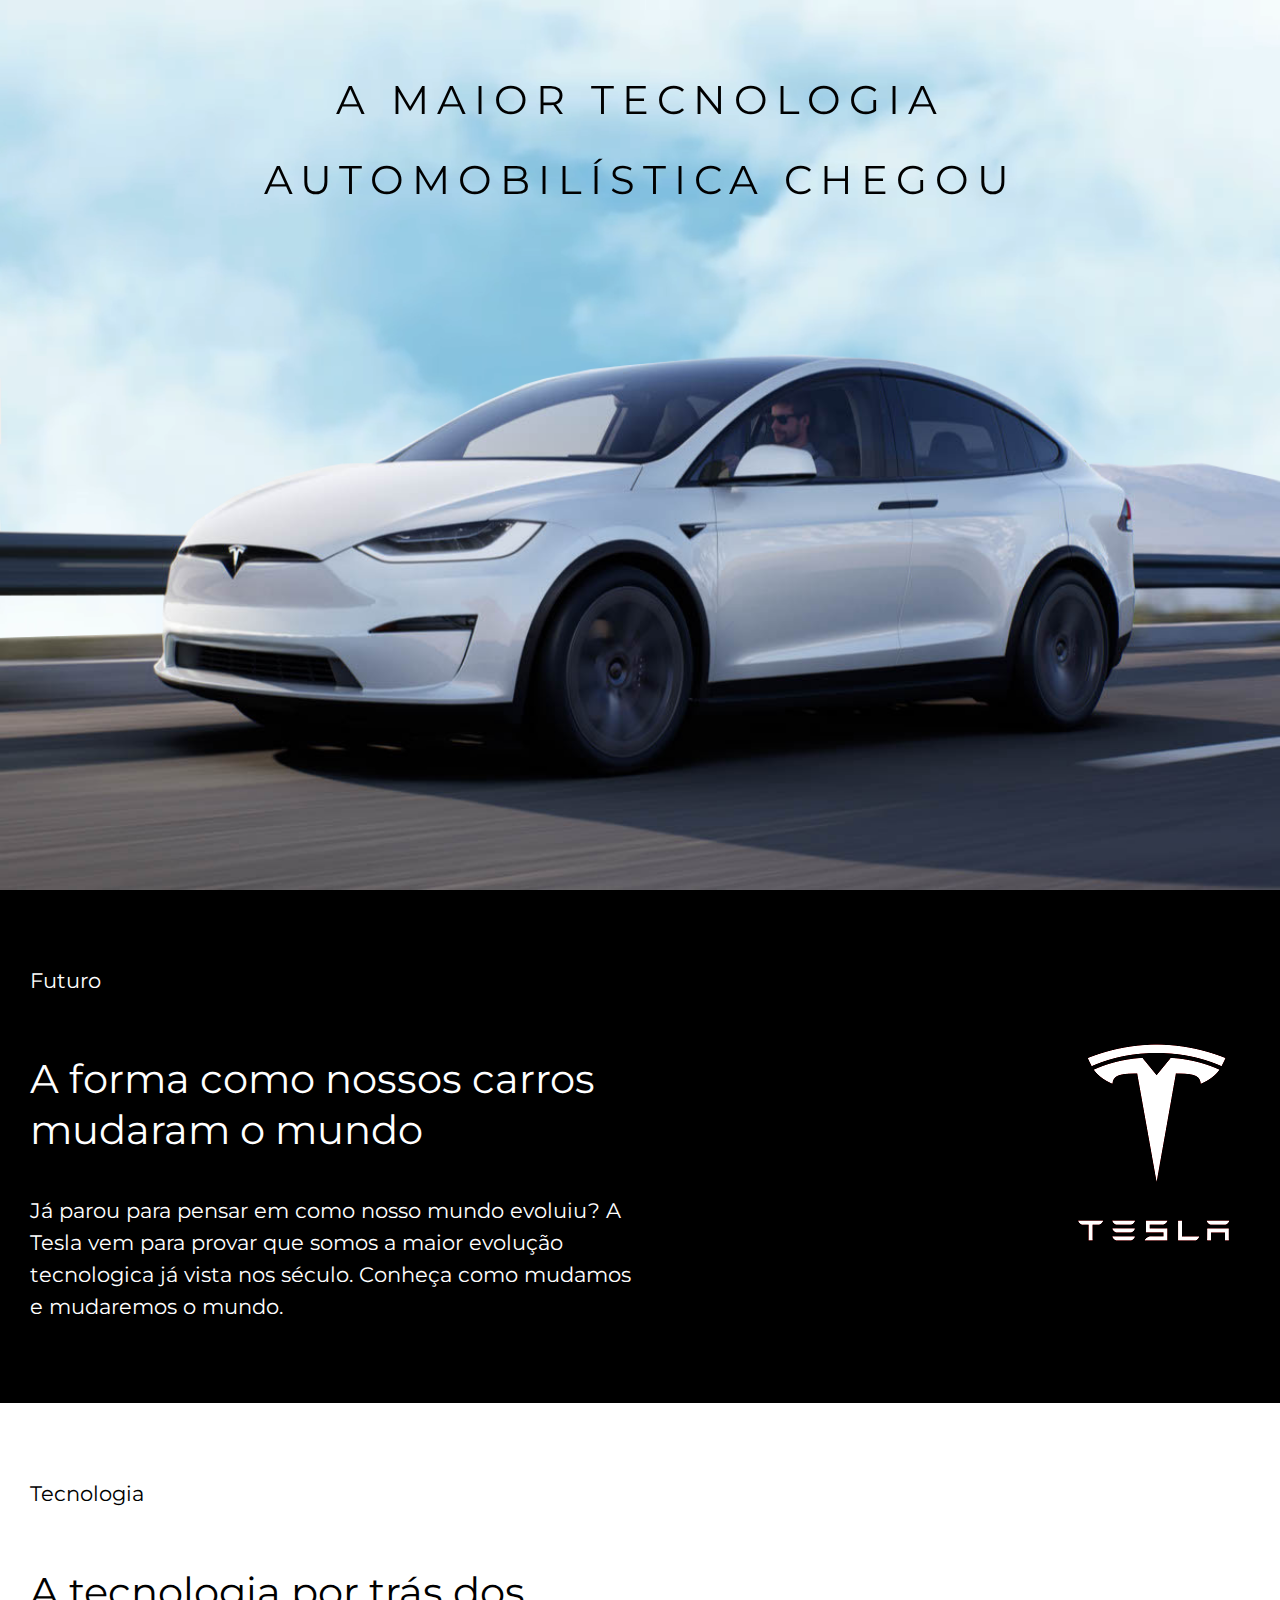
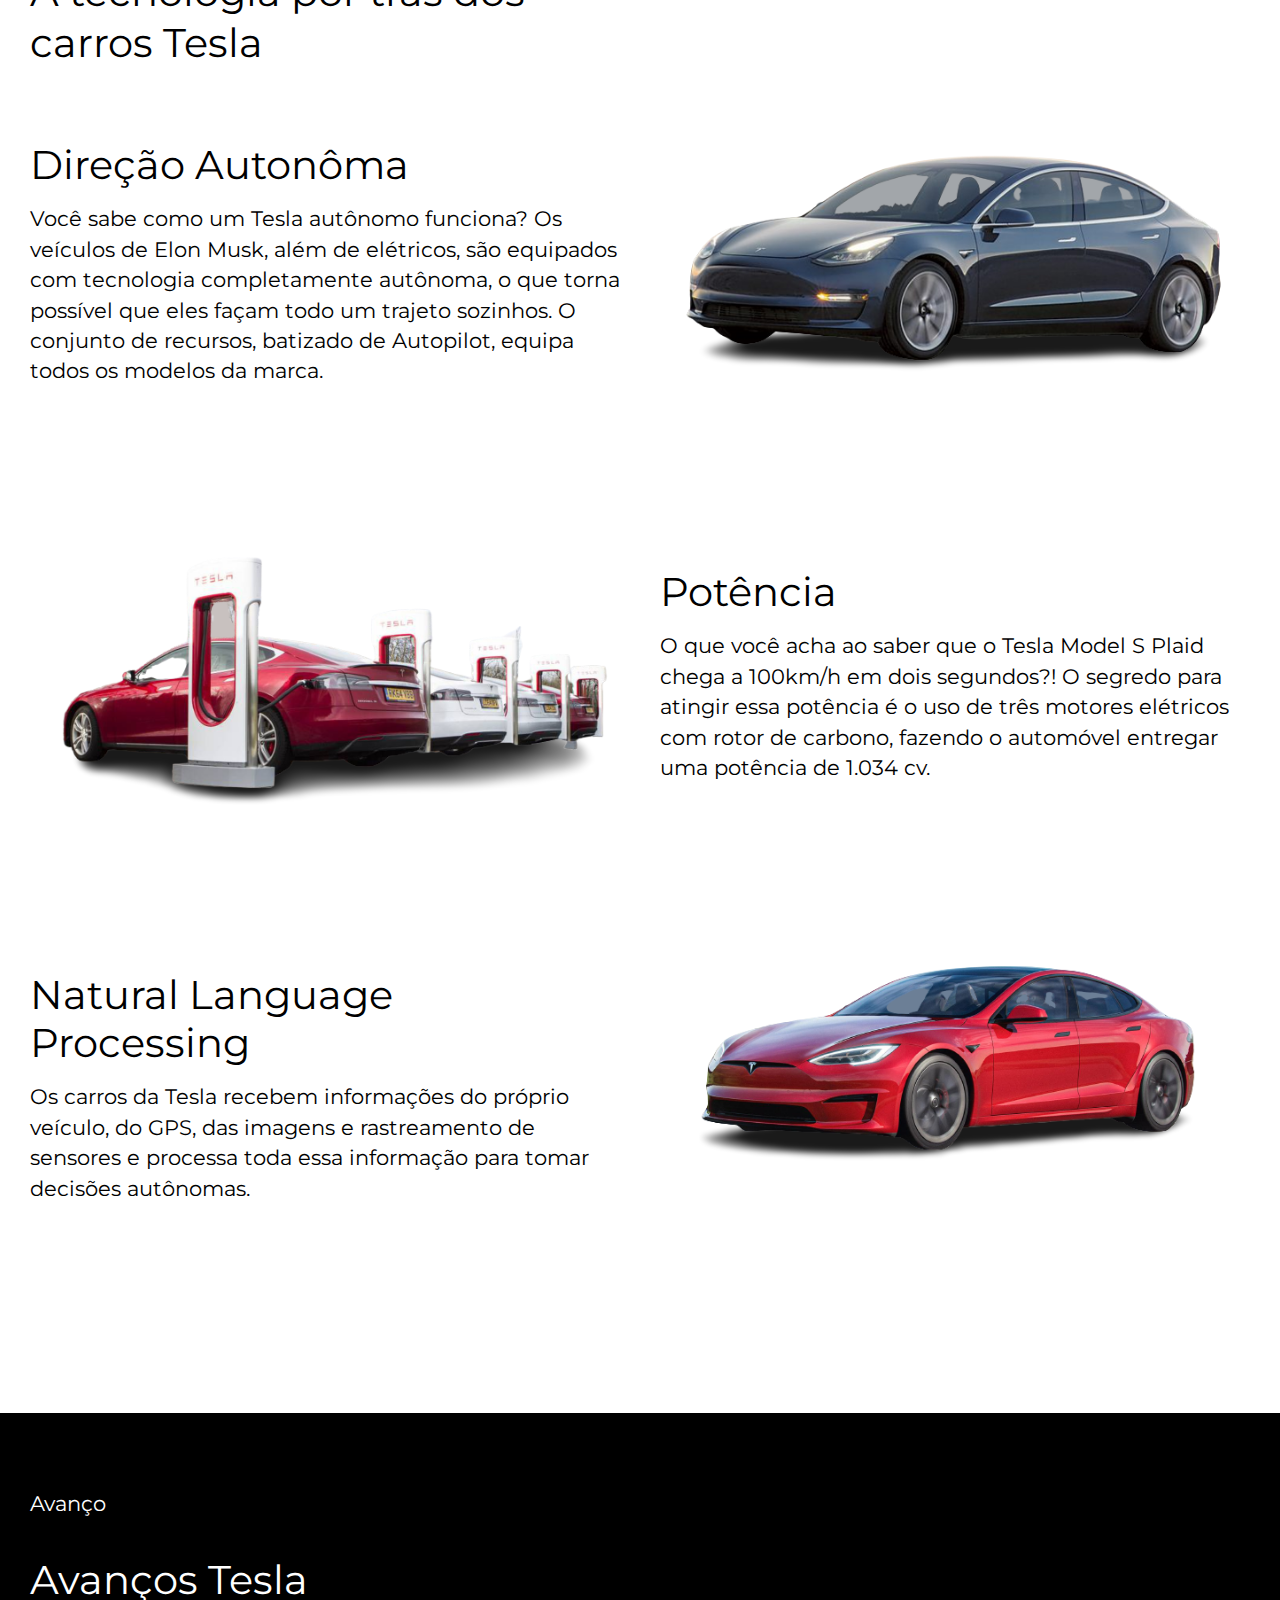
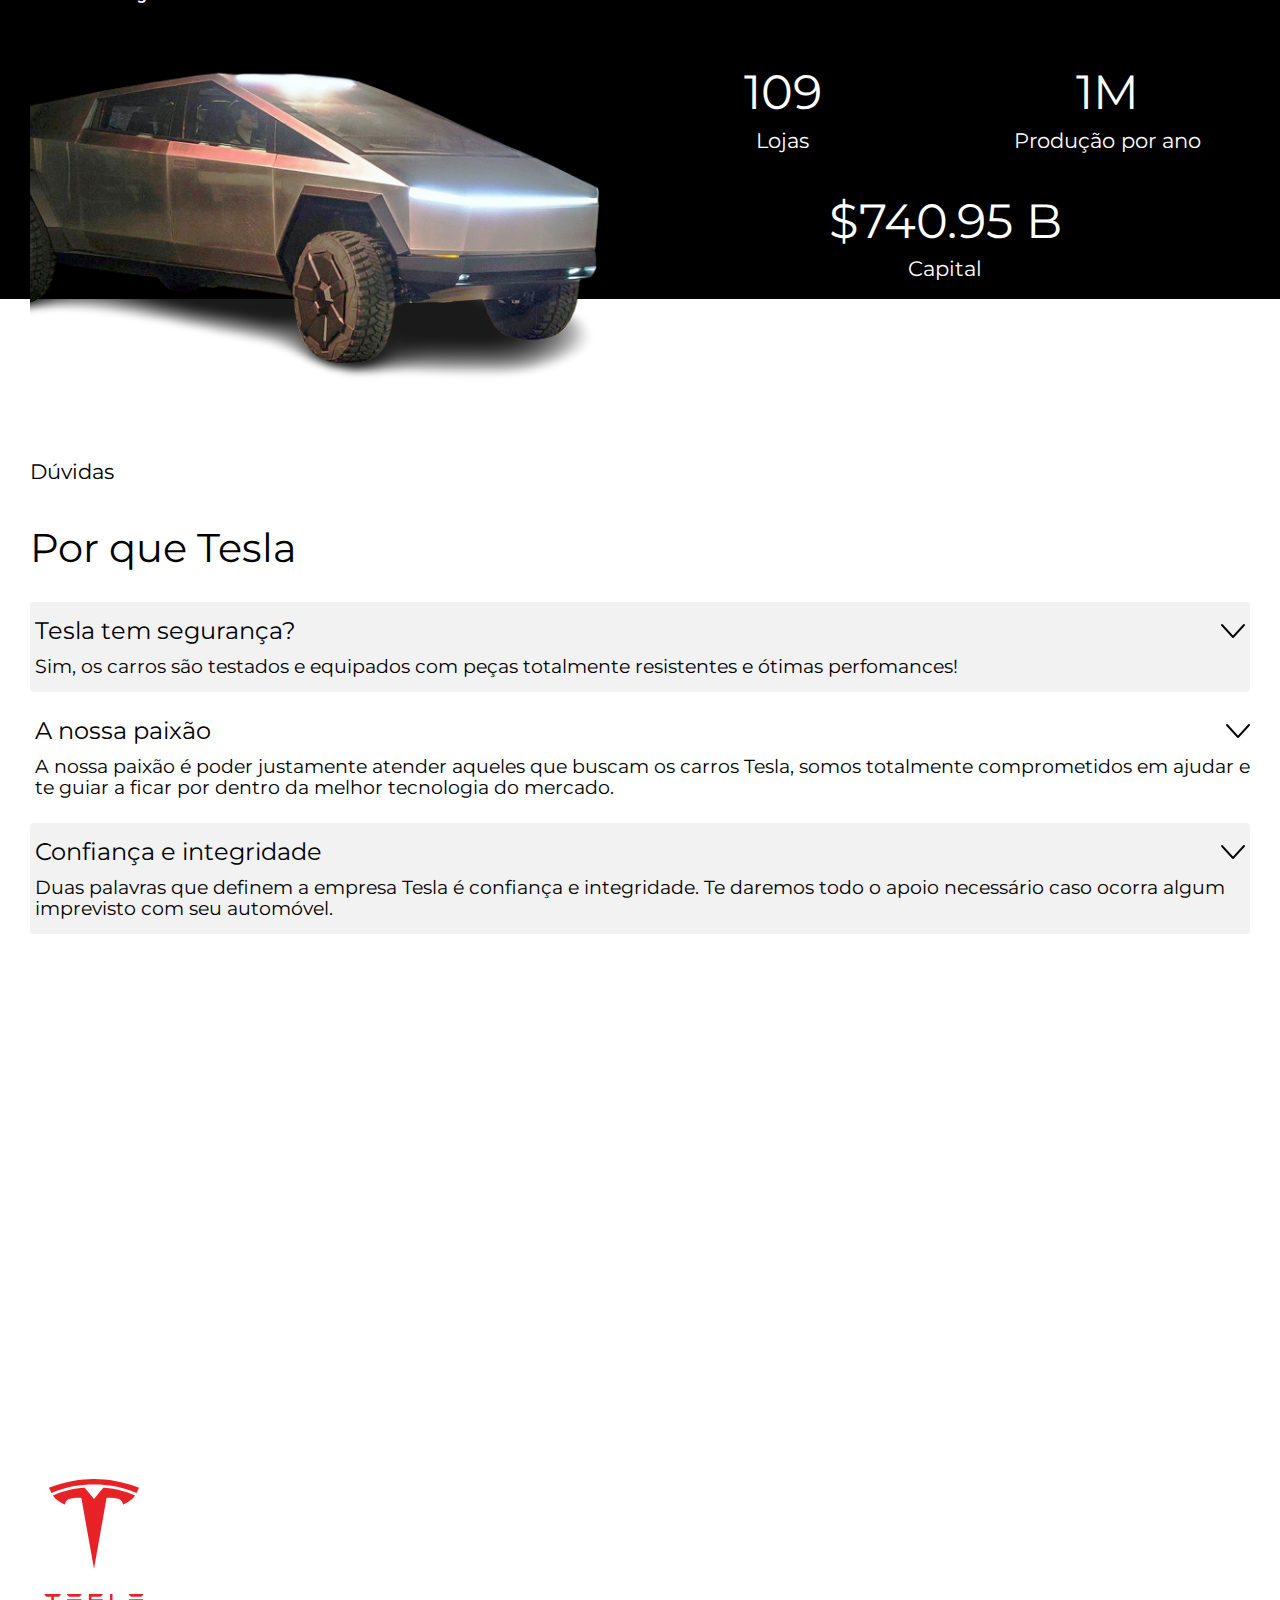
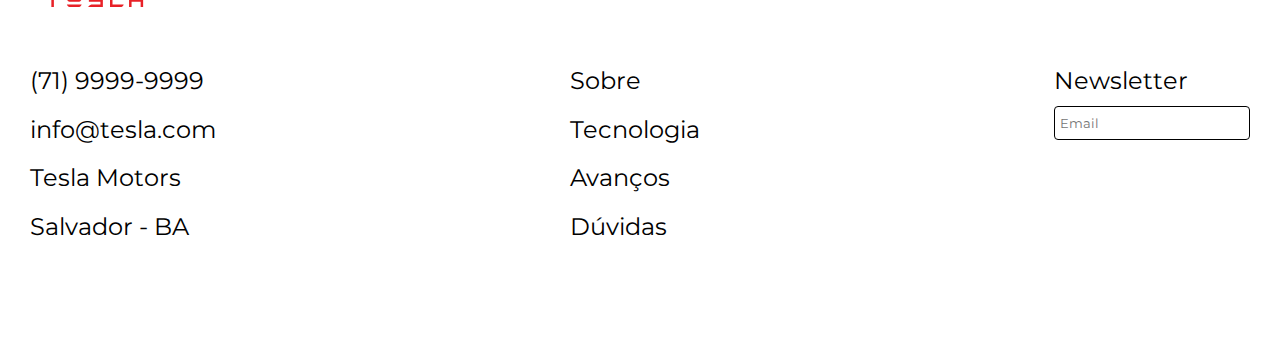
==== index.html @ 7c6ba284 "Alterações HTML/CSS" ====
<!DOCTYPE html>
<html lang="pt-br">

<head>
  <meta charset="UTF-8">
  <meta http-equiv="X-UA-Compatible" content="IE=edge">
  <meta name="viewport" content="width=device-width, initial-scale=1.0">
  <meta name="description" content="Conheça a Tesla Motors e como funciona nossa tecnologia">

  <title>Tesla</title>

  <link rel="stylesheet" href="./style.css">
  <link rel="icon" href="./imgs/Tesla_Motors.svg" type="image/svg+xml">

  <link rel="preconnect" href="https://fonts.googleapis.com">
  <link rel="preconnect" href="https://fonts.gstatic.com" crossorigin>
  <link href="https://fonts.googleapis.com/css2?family=Montserrat:wght@300;400;600&display=swap" rel="stylesheet">
</head>

<body>
  <header>
    <video class="video-container" controls muted autoplay loop>
      <source src="./imgs/Flight Through Beautiful Clouds Footage 4K Loop.mp4" type="video/mp4">
    </video>
    <div class="tesla-img" data-scroll>
      <h1 class="principal">A MAIOR TECNOLOGIA <br>AUTOMOBILÍSTICA CHEGOU</h1>
      <picture>
        <img src="./imgs/teslabg2.png" alt="Homem dirigindo um carro">
      </picture>
    </div>
  </header>

  <main>
    <section class="introducao-bg" aria-label="Introdução">
      <div class="introducao container" data-scroll>
        <div class="introducao-conteudo">
          <span class="font-p">Futuro</span>
          <h1 class="font-M">A forma como nossos carros mudaram o mundo</h1>
          <p class="font-p">Já parou para pensar em como nosso mundo evoluiu?
            A Tesla vem para provar que somos a maior evolução
            tecnologica já vista nos século. Conheça como mudamos
            e mudaremos o mundo.</p>
        </div>
        <picture>
          <img src="./imgs/logo.png" alt="Logo da empresa Tesla">
        </picture>
      </div>
    </section>

    <section class="container" aria-label="Tecnologias" id="tecnologia">
      <div class="tecnologia">
        <div class="tecnologia-conteudo">
          <span class="font-p">Tecnologia</span>
          <h2 class="font-M">A tecnologia por trás dos carros Tesla</h2>
        </div>

        <div class="tecnologia-itens" data-scroll>
          <div>
            <h3 class="font-M">Direção Autonôma</h3>
            <p class="font-p">Você sabe como um Tesla autônomo funciona?
              Os veículos de Elon Musk, além de elétricos, são equipados
              com tecnologia completamente autônoma, o que torna possível
              que eles façam todo um trajeto sozinhos.
              O conjunto de recursos, batizado de Autopilot,
              equipa todos os modelos da marca.</p>
          </div>
          <picture>
            <img src="./imgs/tesla_preto.png" alt="Carro tesla preto" data-time>
          </picture>
        </div>

        <div class="tecnologia-itens" data-scroll data-left>
          <picture>
            <img src="./imgs/posto_eletrico.png" alt="Posto eletrico">
          </picture>

          <div class="tecnologia-item">
            <h3 class="font-M">Potência</h3>
            <p class="font-p">O que você acha ao saber que o Tesla Model S Plaid
              chega a 100km/h em dois segundos?! O segredo para atingir essa
              potência é o uso de três motores elétricos com rotor de carbono,
              fazendo o automóvel entregar uma potência de 1.034 cv.</p>
          </div>
        </div>

        <div class="tecnologia-itens" data-scroll>
          <div>
            <h3 class="font-M">Natural Language
              Processing</h3>
            <p class="font-p">
              Os carros da Tesla recebem informações do próprio veículo,
              do GPS, das imagens e rastreamento de sensores e processa
              toda essa informação para tomar decisões autônomas. </p>
          </div>
          <picture>
            <img src="./imgs/tesla_vermelho.png" alt="Carro tesla vermelho">
          </picture>
        </div>

      </div>
    </section>

    <section class="avanco" aria-label="Avanços" id="avancos">
      <div class="container">
        <div class="avanco-conteudo">
          <span class="font-p">Avanço</span>
          <h2 class="font-M">Avanços Tesla</h2>

          <div class="avanco-itens">
            <picture data-scroll>
              <img src="./imgs/cybertruck.png" alt="Carro tesla cybertruck">
            </picture>

            <div class="avanco-extras" data-scroll data-left>
              <div class="avanco-infos">
                <span class="font-B">109</span>
                <p class="font-p">Lojas</p>
              </div>

              <div class="avanco-infos">
                <span class="font-B">1M</span>
                <p class="font-p">Produção por ano</p>
              </div>

              <div class="avanco-infos">
                <span class="font-B">$740.95 B</span>
                <p class="font-p">Capital</p>
              </div>
            </div>

          </div>
        </div>
      </div>
    </section>

    <section class="duvidas container" id="duvidas" data-scroll>
      <div class="duvidas-conteudo">
        <span class="font-p">Dúvidas</span>
        <h2 class="font-M">Por que Tesla</h2>
      </div>

      <div class="duvidas-perguntas">
        <div class="duvida">
          <dt class="font-L">Tesla tem segurança?</dt>
          <dd class="font-pp">Sim, os carros são testados e equipados com peças totalmente resistentes e ótimas perfomances!</dd>
        </div>

        <div class="duvida">
          <dt class="font-L">A nossa paixão</dt>
          <dd class="font-pp">A nossa paixão é poder justamente atender aqueles que buscam os carros Tesla, somos totalmente comprometidos em ajudar e te guiar a ficar por dentro da melhor tecnologia do mercado.</dd>
        </div>

        <div class="duvida">
          <dt class="font-L">Confiança e integridade</dt>
          <dd class="font-pp">Duas palavras que definem a empresa Tesla é confiança e integridade. Te daremos todo o apoio necessário caso ocorra algum imprevisto com seu automóvel.</dd>
        </div>

      </div>
    </section>

    <article aria-label="Background interior do tesla">
    </article>

    <section class="footer container" data-scroll>
      <picture>
        <img src="./imgs/Tesla_Motors.svg" alt="">
      </picture>
      <div class="footer-infos">
        <ul class="font-L">
          <li><a href="telto:719999999">(71) 9999-9999</a></li>
          <li><a href="telto:719999999">info@tesla.com</a></li>
          <li><a href="./">Tesla Motors</a></li>
          <li>Salvador - BA</li>
        </ul>

        <ul class="font-L">
          <li><a href="./sobre.html">Sobre</a></li>
          <li><a href="#tecnologia">Tecnologia</a></li>
          <li><a href="#avancos">Avanços</a></li>
          <li><a href="#duvidas">Dúvidas</a></li>
        </ul>

        <form action="" class="font-L">
          <label for="">Newsletter</label>
          <input type="email" name="email" id="email" placeholder="Email">
        </form>
      </div>
    </section>

  </main>
  <script type="module" src="./script.js"></script>
</body>

</html>
---- style.css ----
@import "./css/global.css";
@import "./css/header.css";
@import "./css/introducao.css";
@import "./css/tecnologia.css";
@import "./css/avanco.css";
@import "./css/duvidas.css";
@import "./css/footer.css";

@import "./css/componentes/tipografia.css";
@import "./css/componentes/elementos.css";

@import "./css/componentes/animacoes/scroll.css";
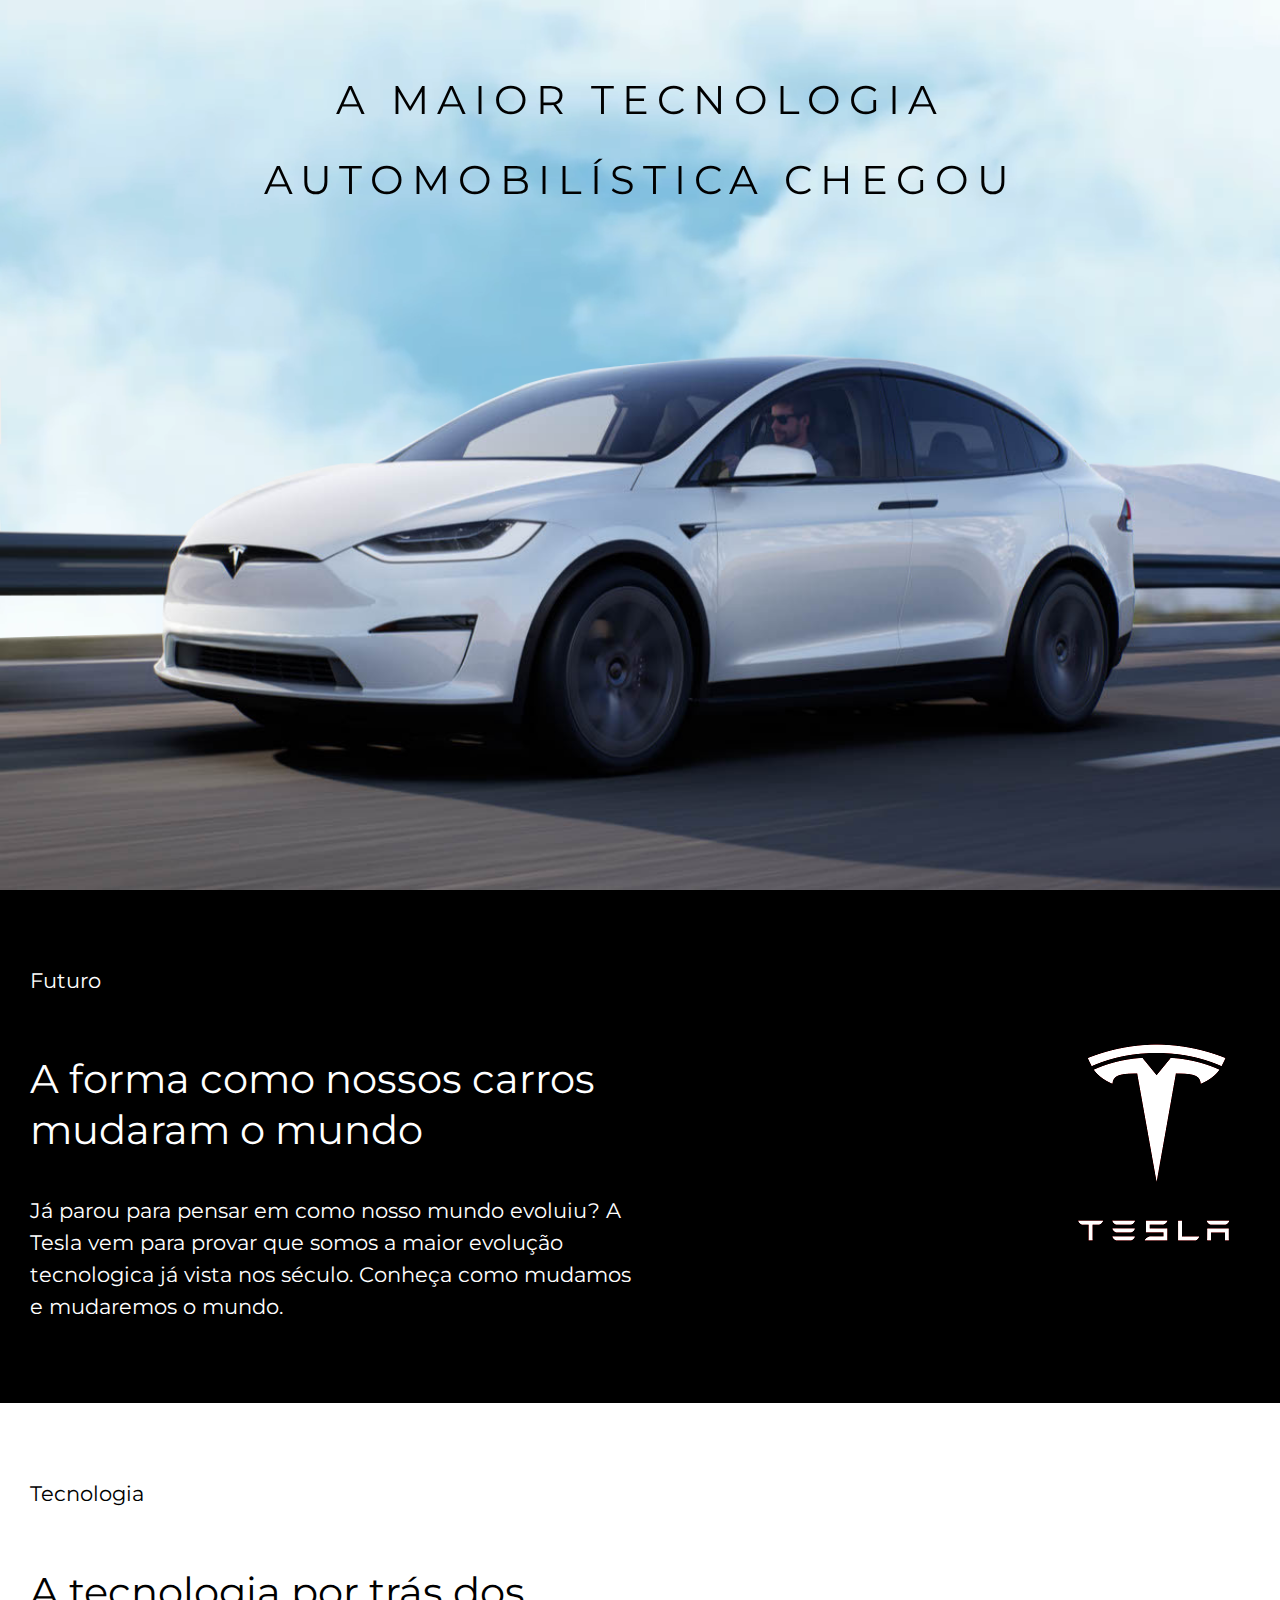
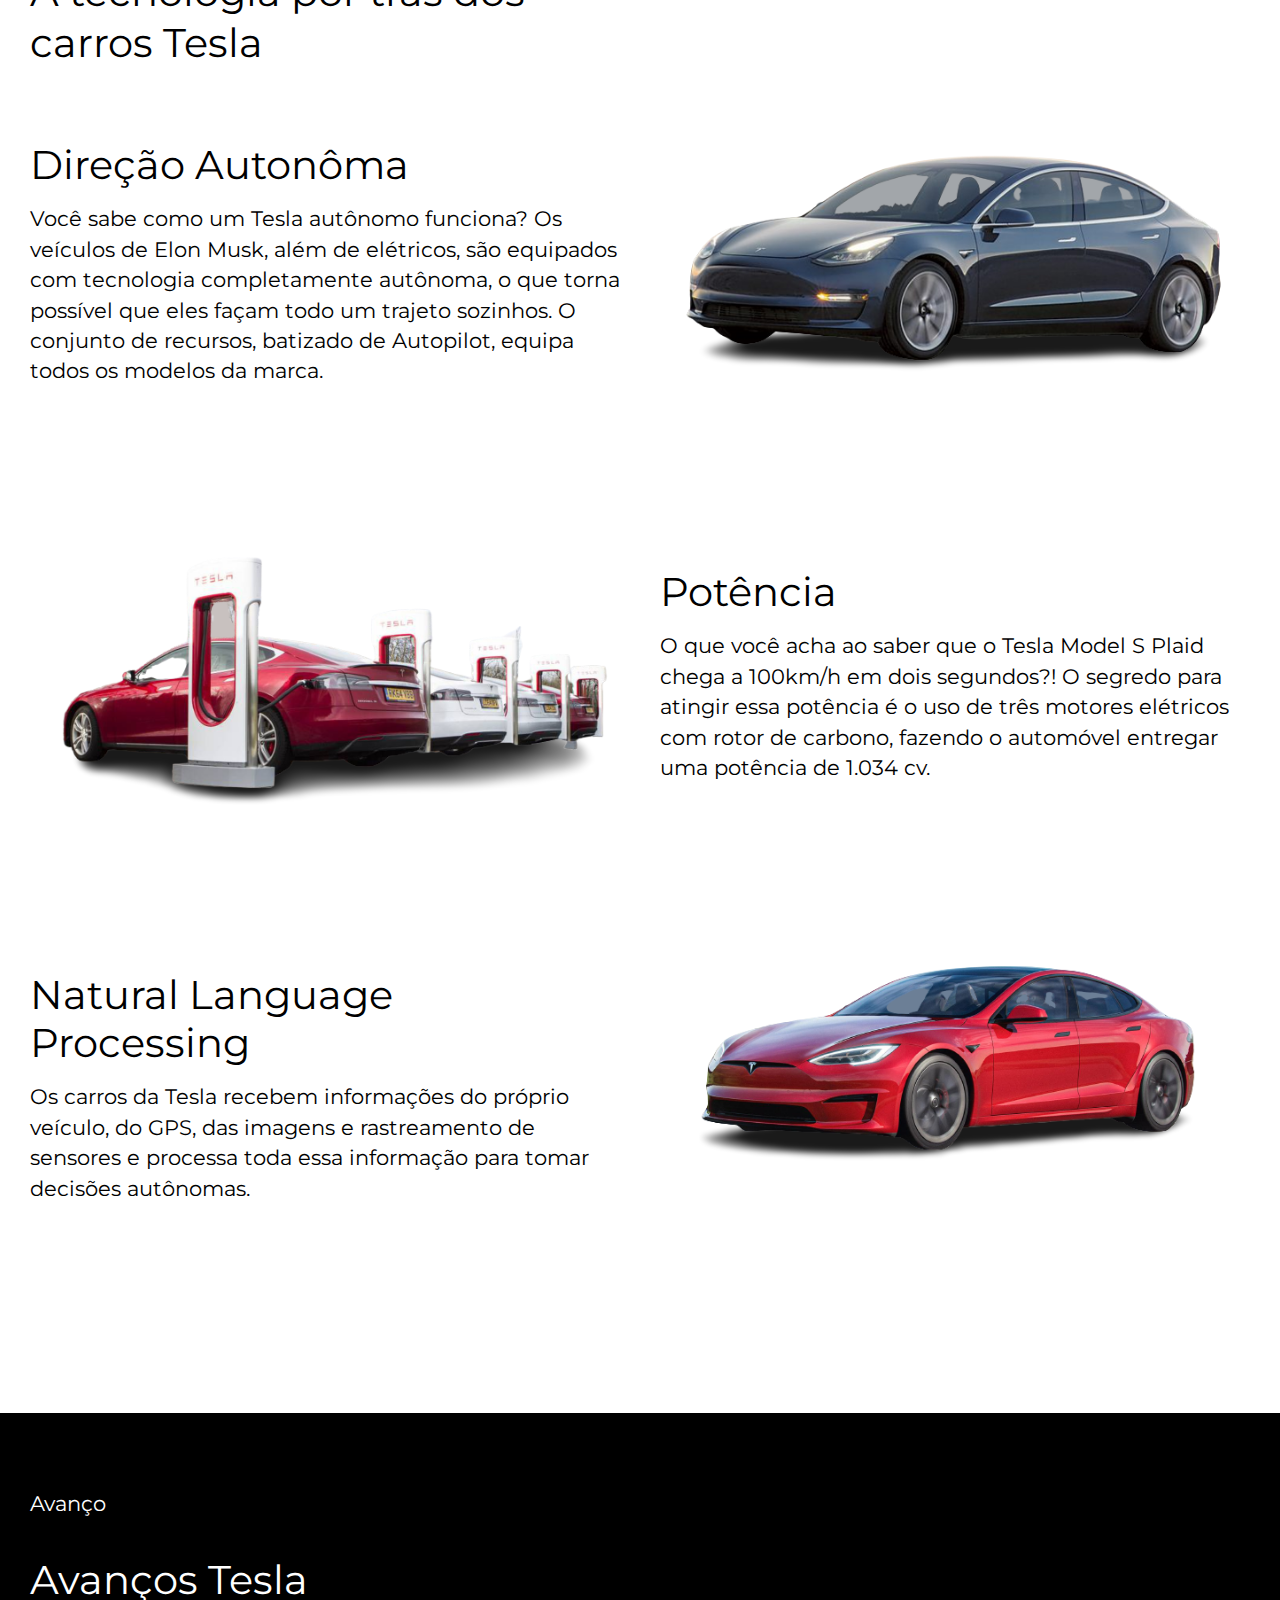
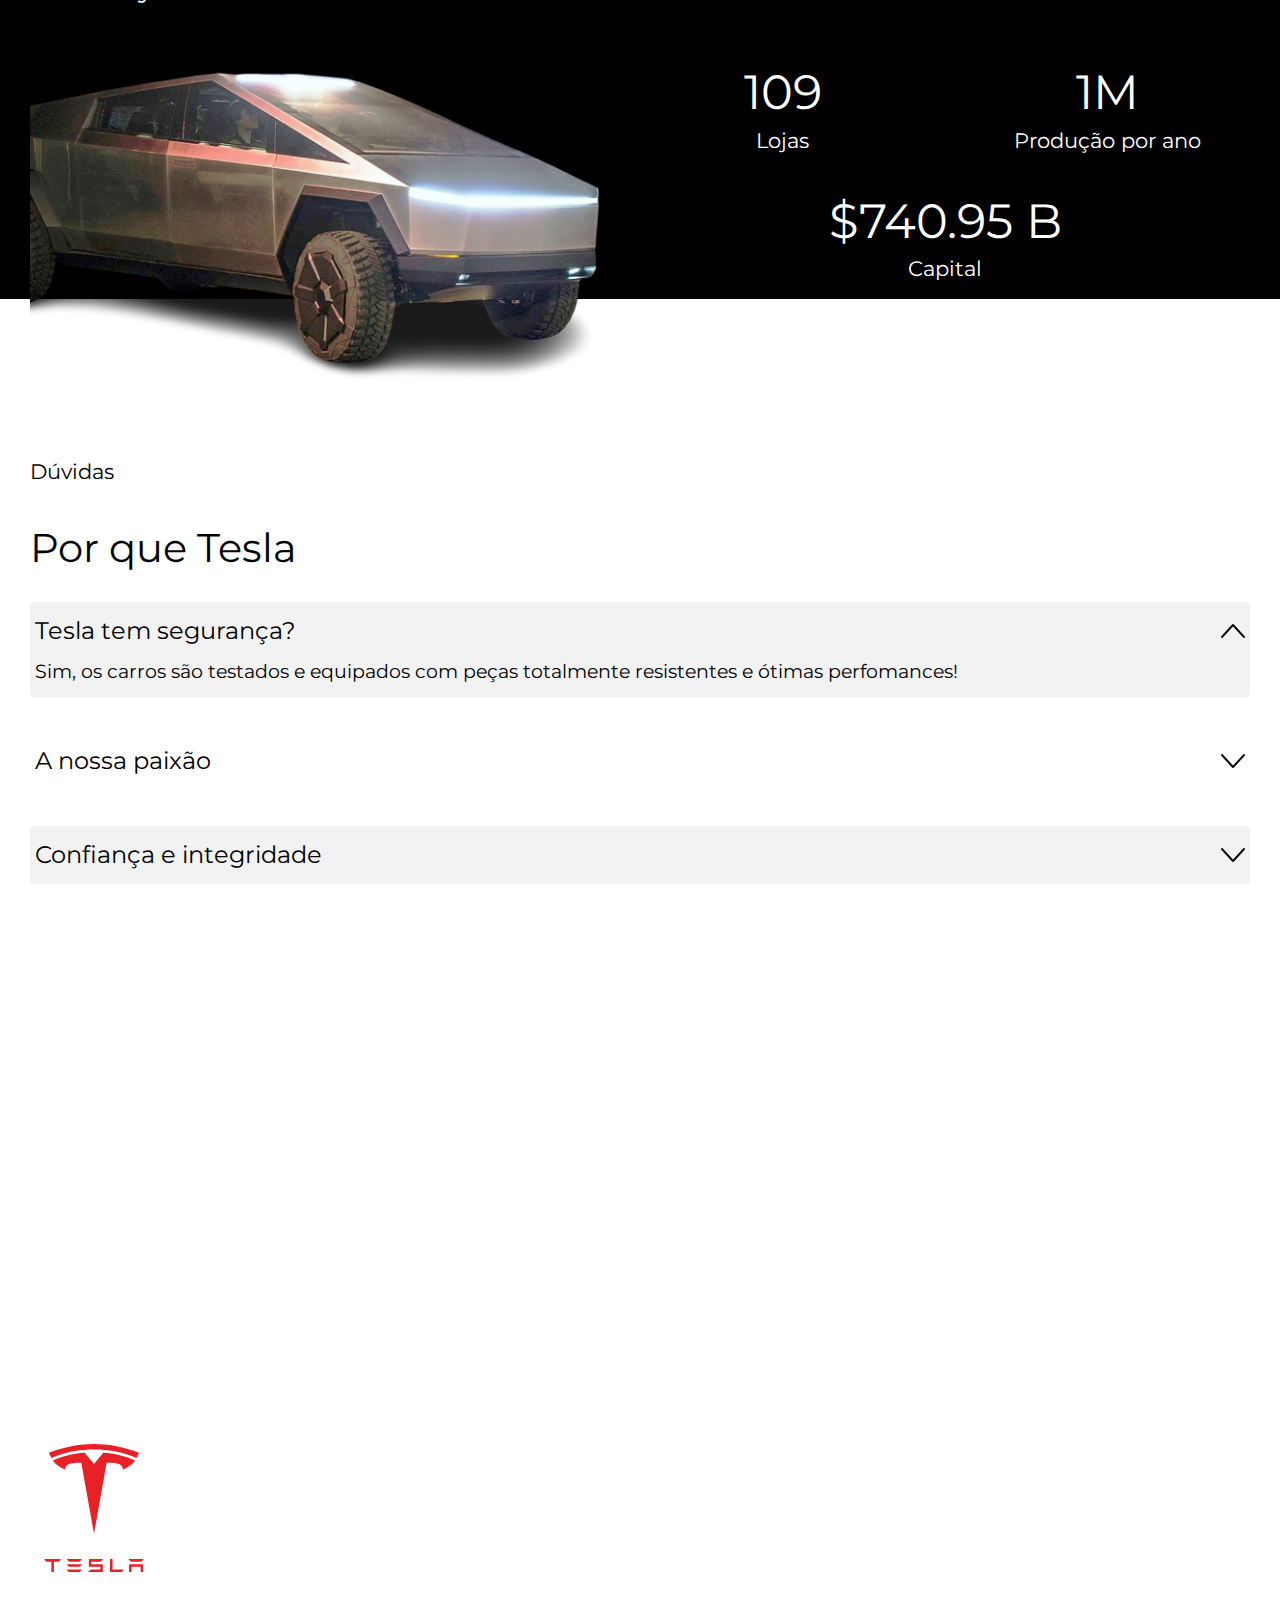
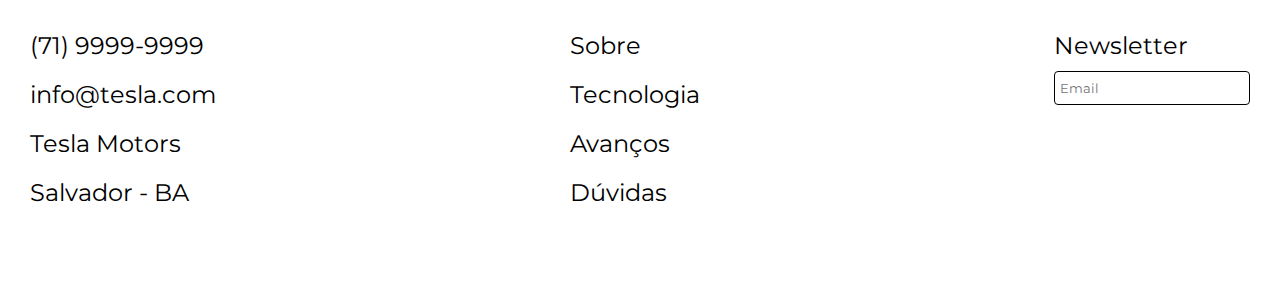
==== commit f1beb1c1: "Implementações a accordion-list" ====
--- a/index.html
+++ b/index.html
@@ -22,7 +22,7 @@
     <video class="video-container" controls muted autoplay loop>
       <source src="./imgs/Flight Through Beautiful Clouds Footage 4K Loop.mp4" type="video/mp4">
     </video>
-    <div class="tesla-img" data-scroll>
+    <div class="tesla-img">
       <h1 class="principal">A MAIOR TECNOLOGIA <br>AUTOMOBILÍSTICA CHEGOU</h1>
       <picture>
         <img src="./imgs/teslabg2.png" alt="Homem dirigindo um carro">
@@ -139,7 +139,8 @@
         <h2 class="font-M">Por que Tesla</h2>
       </div>
 
-      <div class="duvidas-perguntas">
+      <div class="duvidas-perguntas" data-accordion>
+
         <div class="duvida">
           <dt class="font-L">Tesla tem segurança?</dt>
           <dd class="font-pp">Sim, os carros são testados e equipados com peças totalmente resistentes e ótimas perfomances!</dd>
--- a/style.css
+++ b/style.css
@@ -10,3 +10,4 @@
 @import "./css/componentes/elementos.css";
 
 @import "./css/componentes/animacoes/scroll.css";
+@import "./css/componentes/animacoes/accordion-list.css";
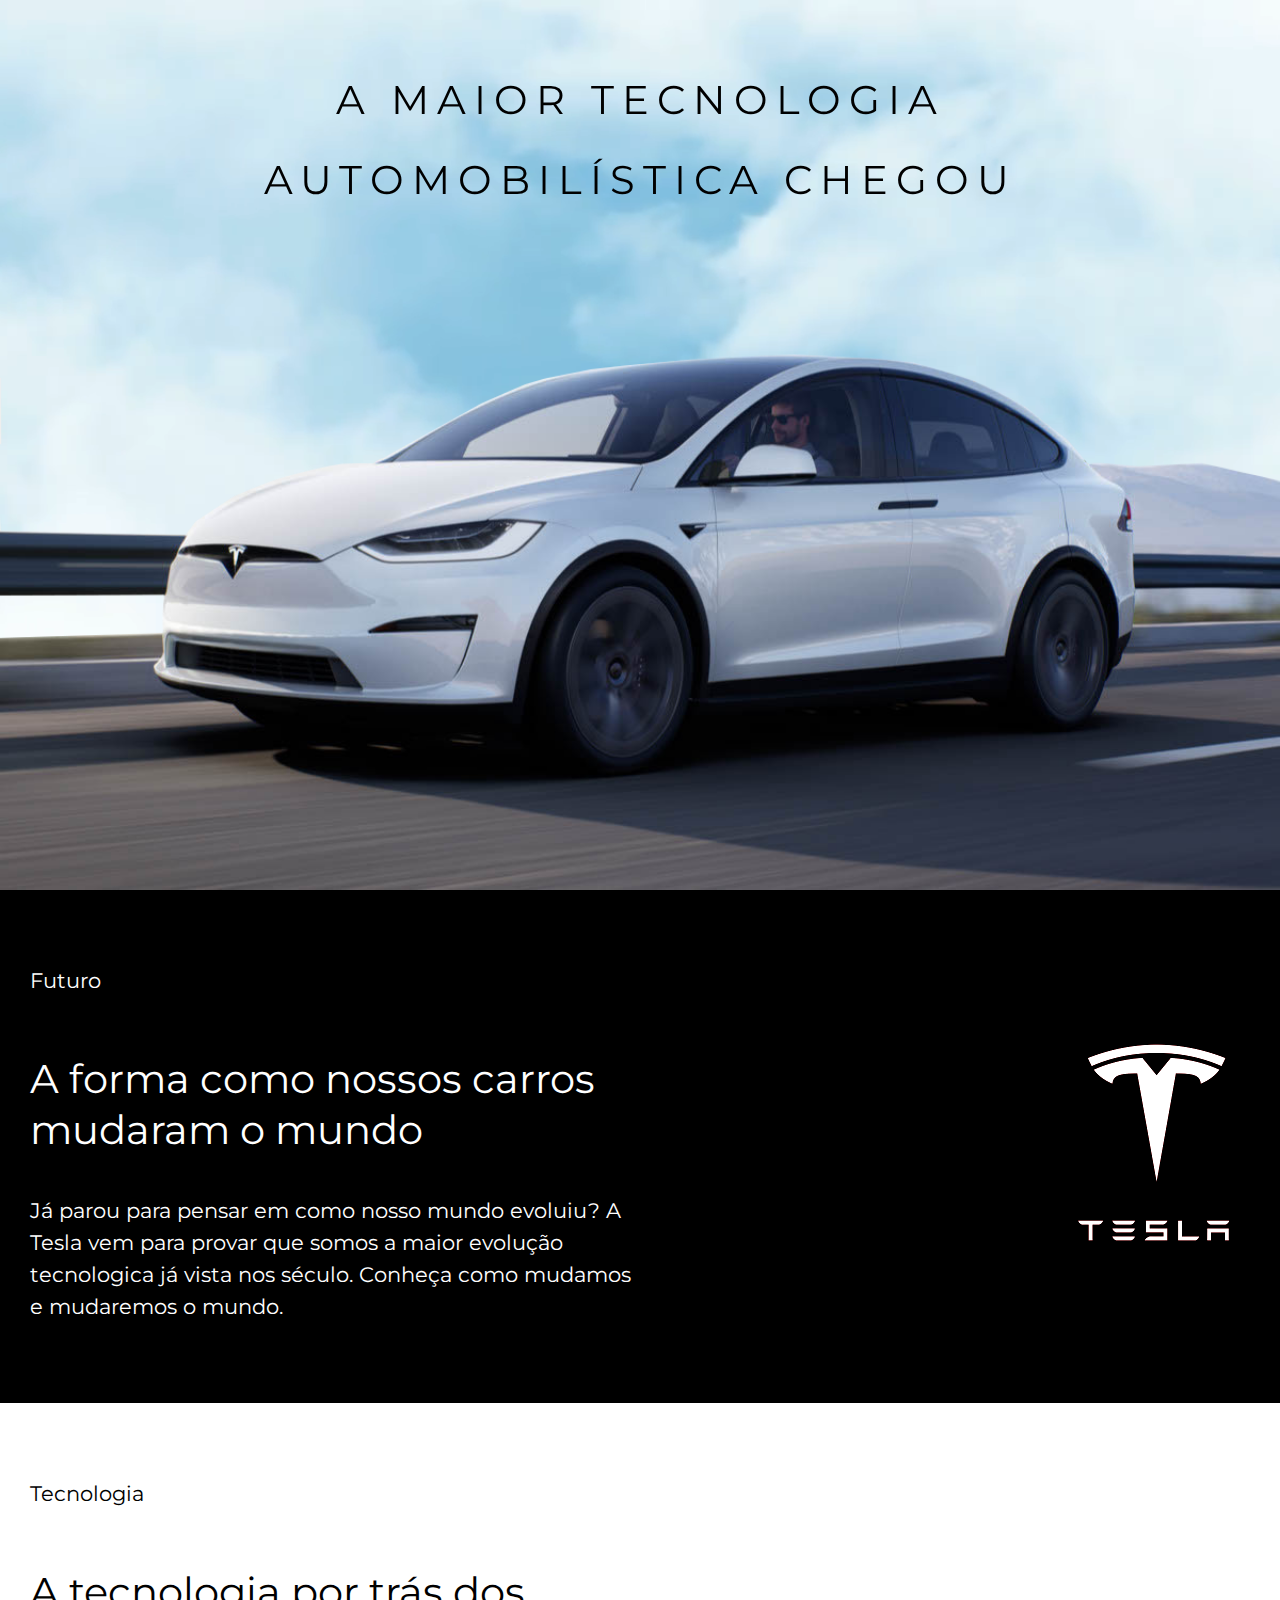
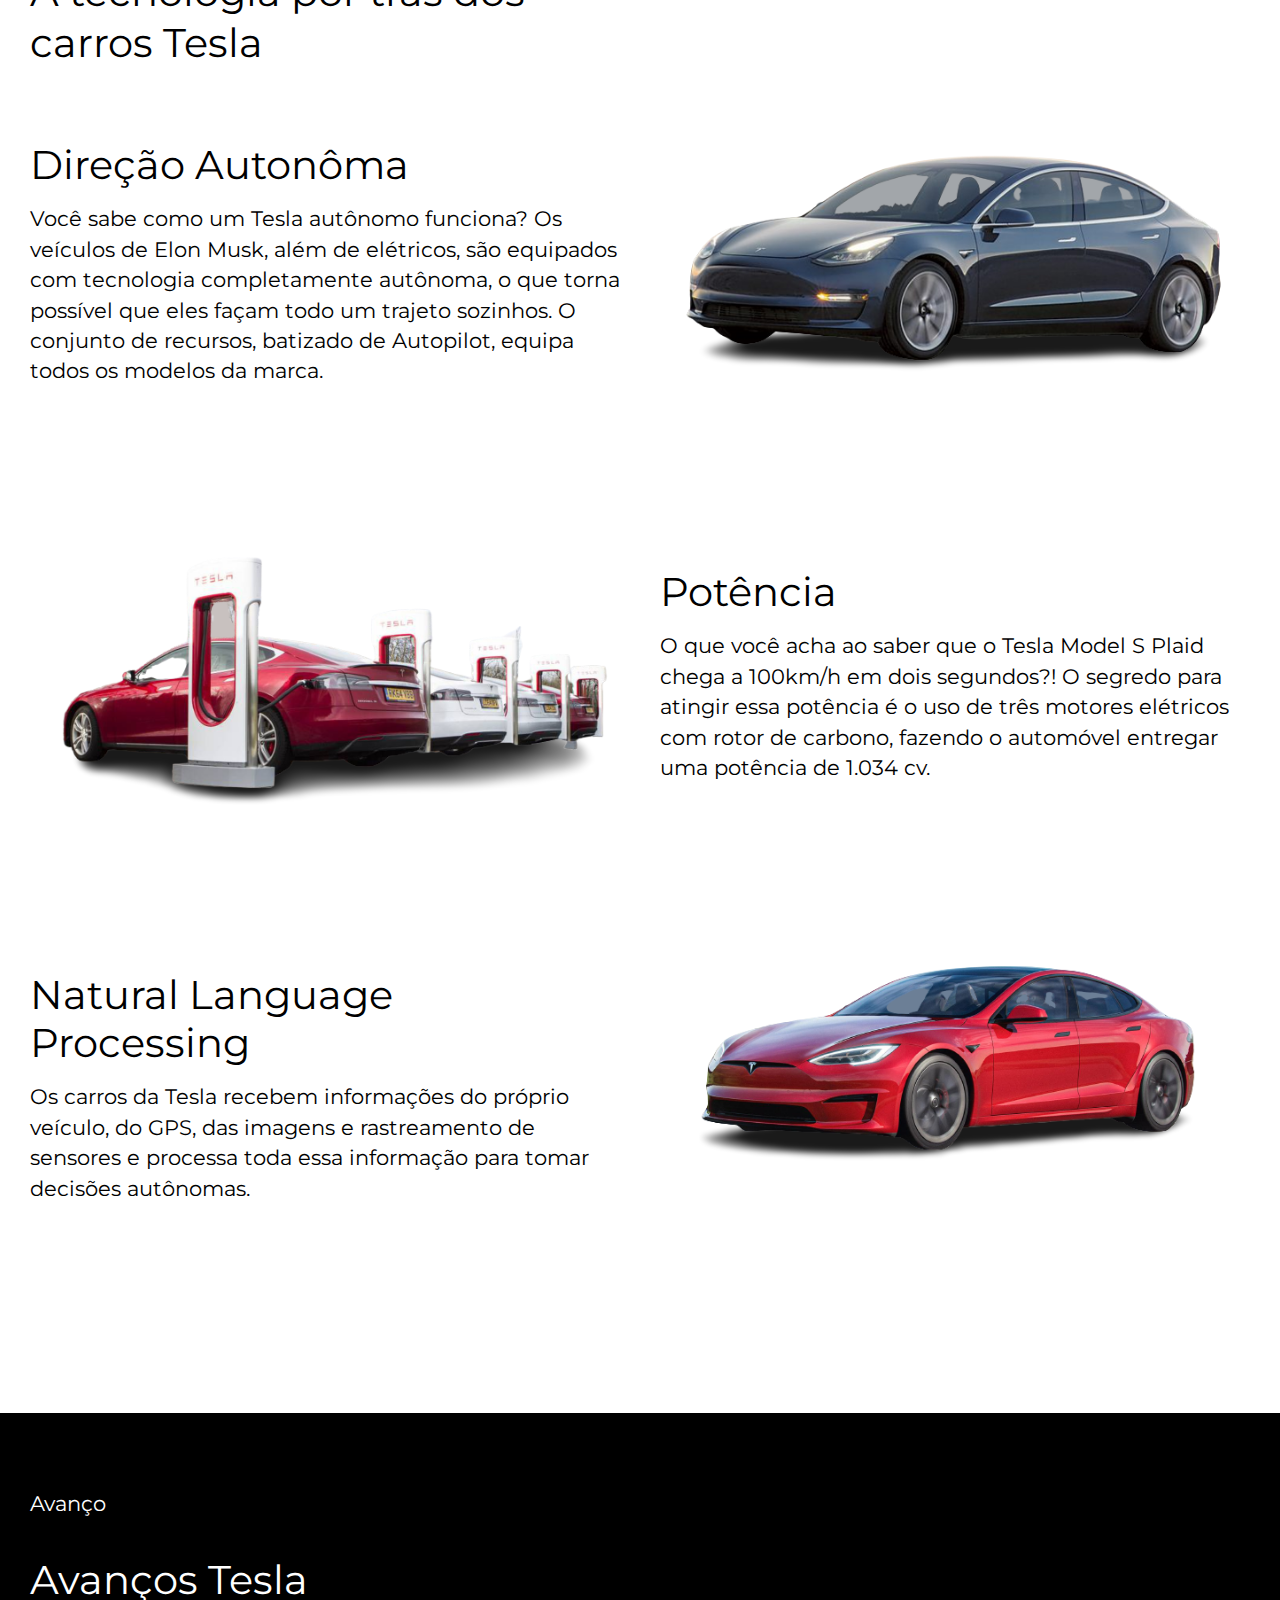
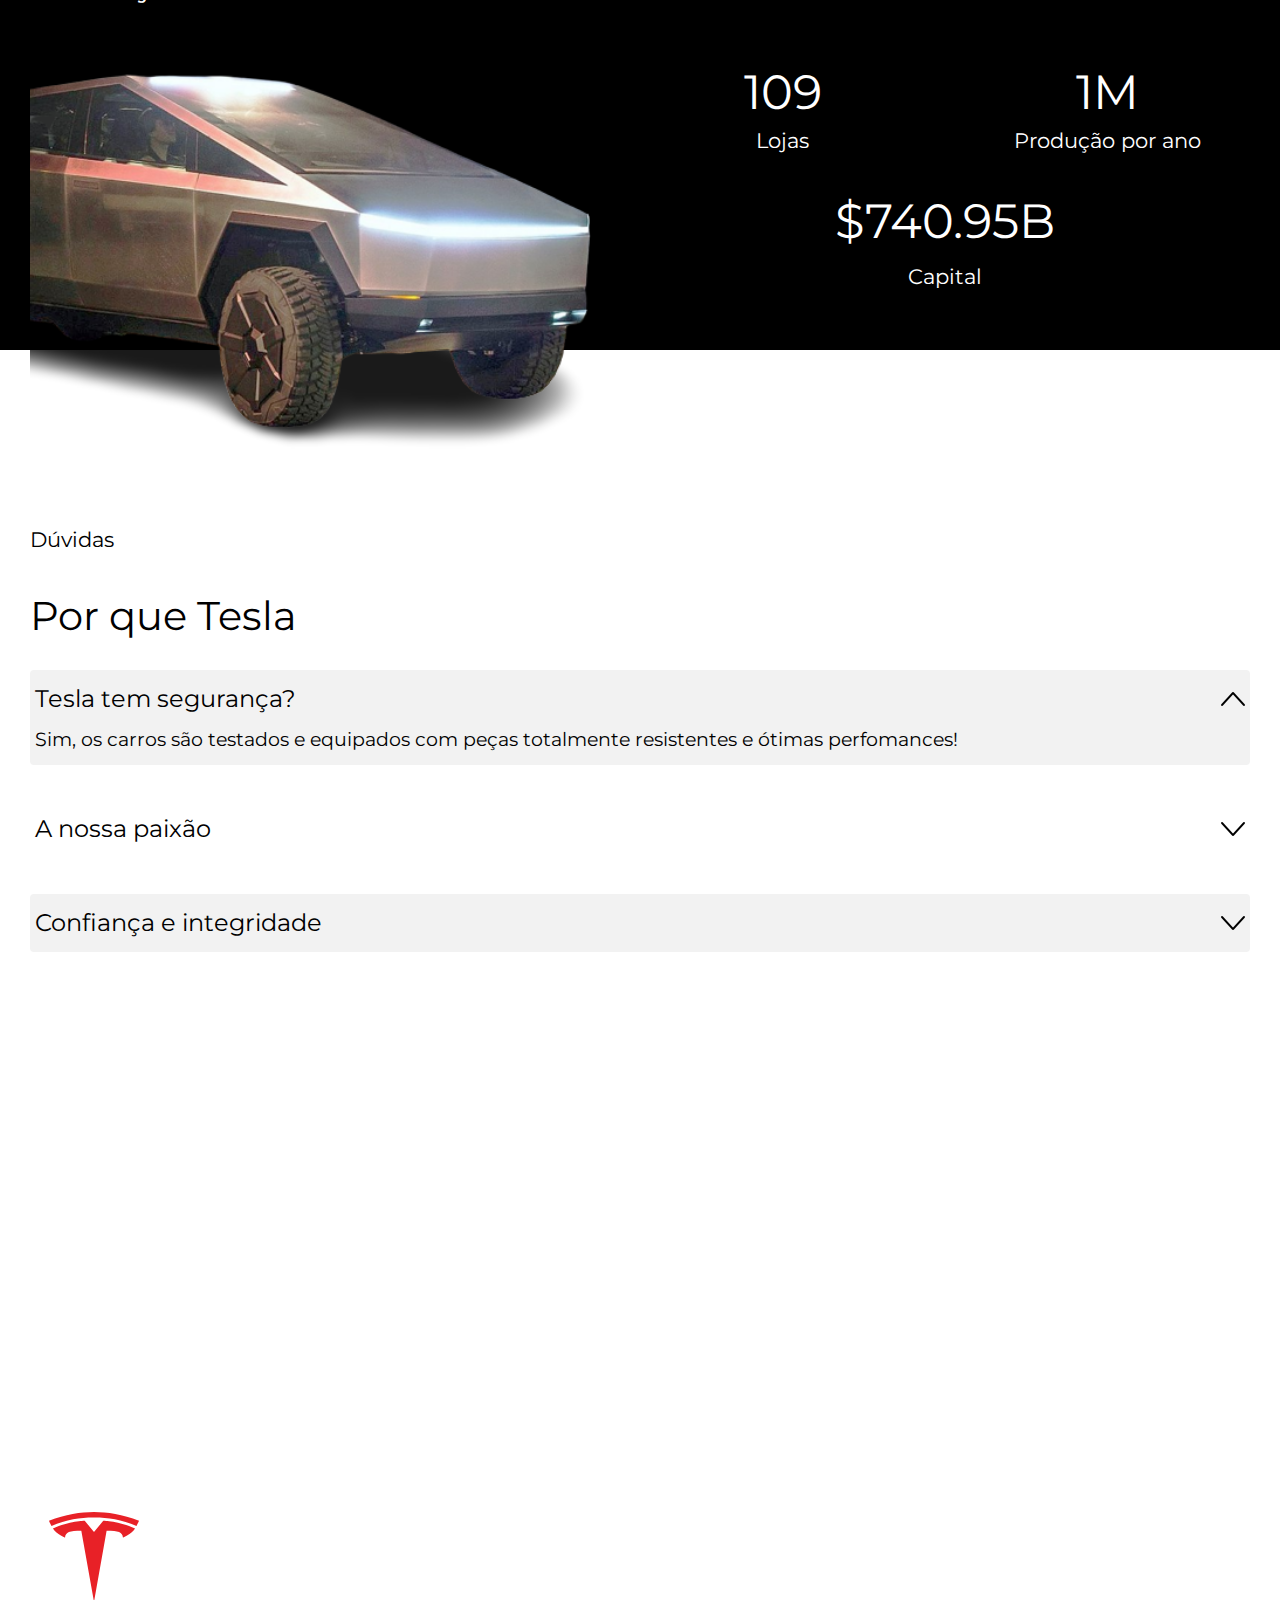
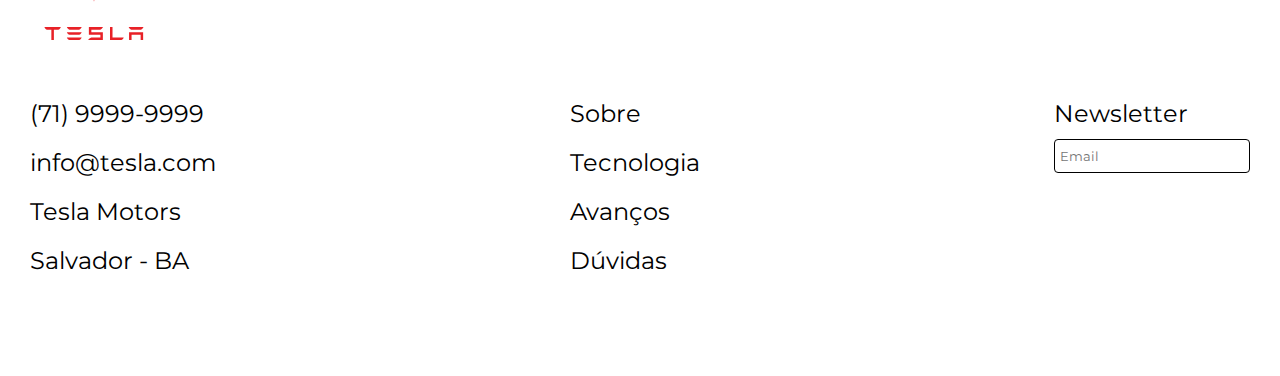
==== commit 57a392c9: "Implementação ao anima números" ====
--- a/index.html
+++ b/index.html
@@ -111,9 +111,9 @@
               <img src="./imgs/cybertruck.png" alt="Carro tesla cybertruck">
             </picture>
 
-            <div class="avanco-extras" data-scroll data-left>
+            <div class="avanco-extras numeros" data-scroll data-left>
               <div class="avanco-infos">
-                <span class="font-B">109</span>
+                <span class="font-B" data-number>109</span>
                 <p class="font-p">Lojas</p>
               </div>
 
@@ -123,7 +123,7 @@
               </div>
 
               <div class="avanco-infos">
-                <span class="font-B">$740.95 B</span>
+                <span class="font-B">$<span data-number>740.95</span>B</span>
                 <p class="font-p">Capital</p>
               </div>
             </div>
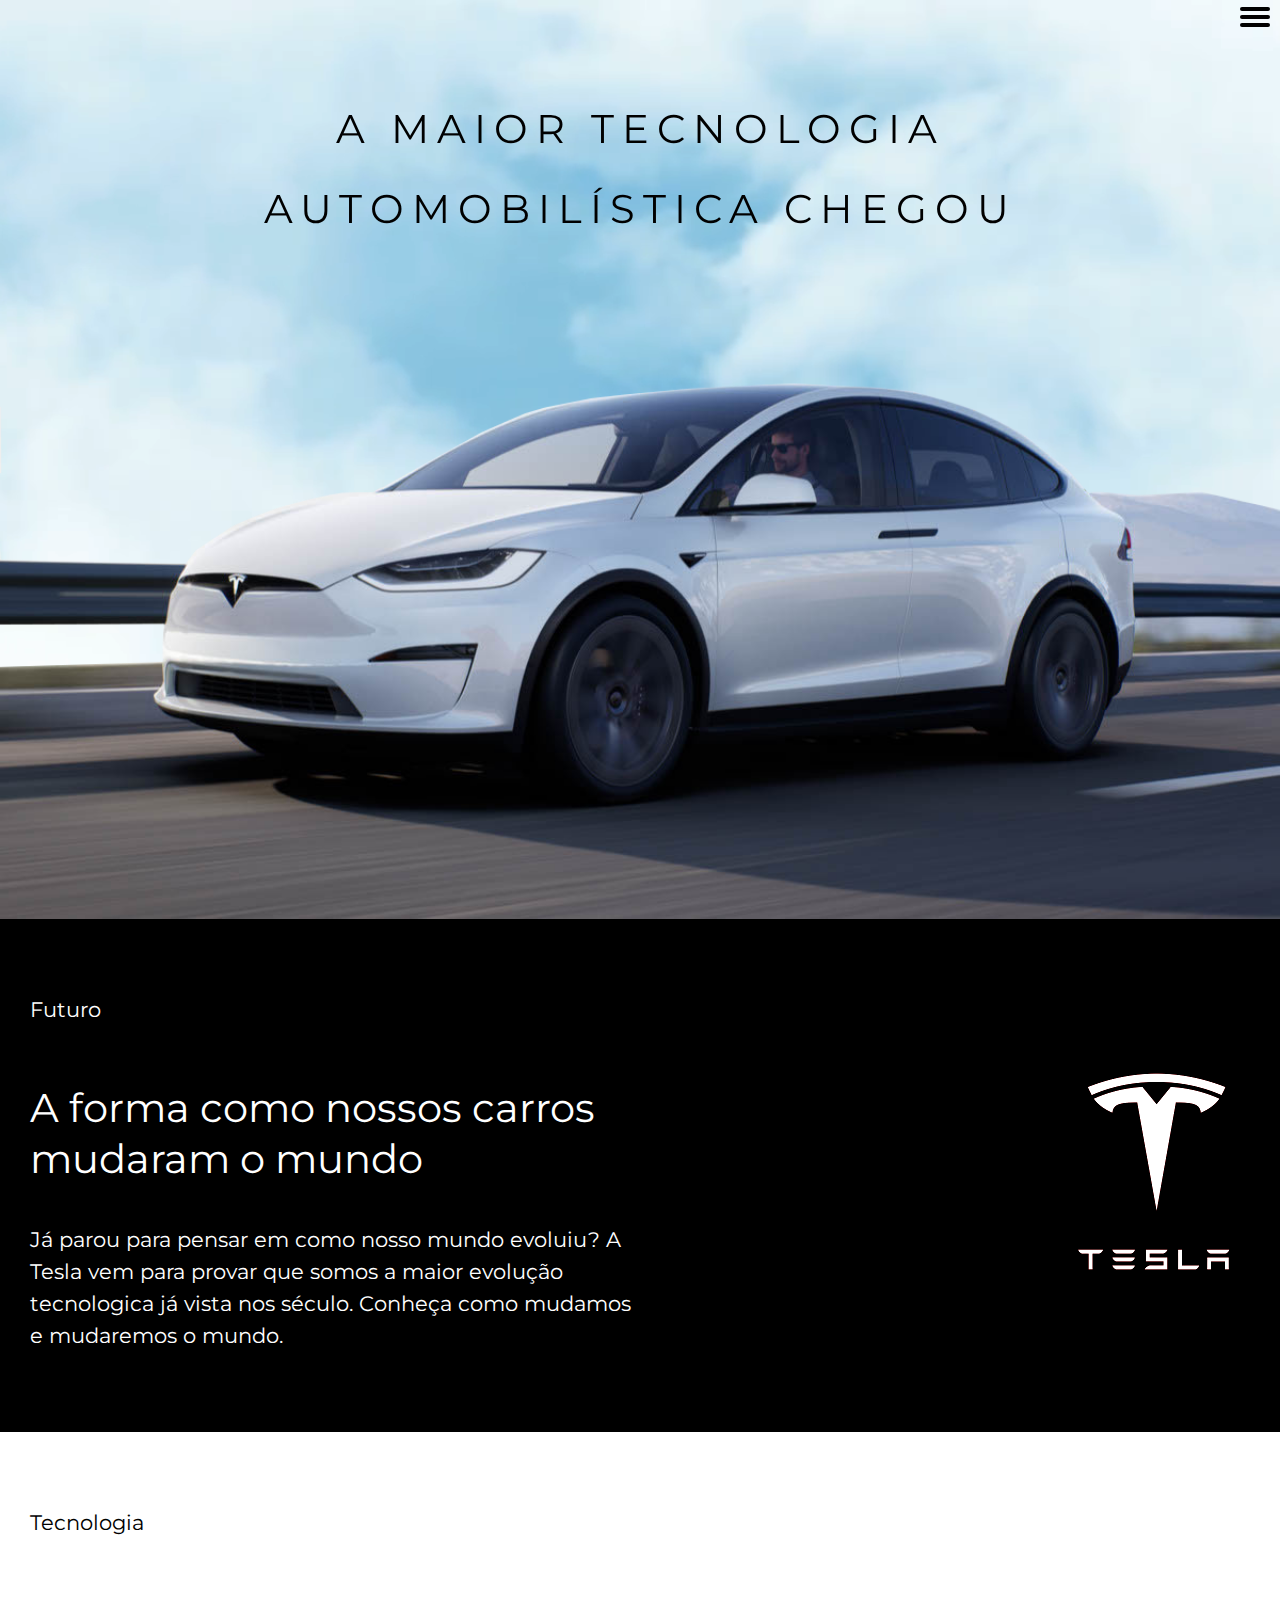
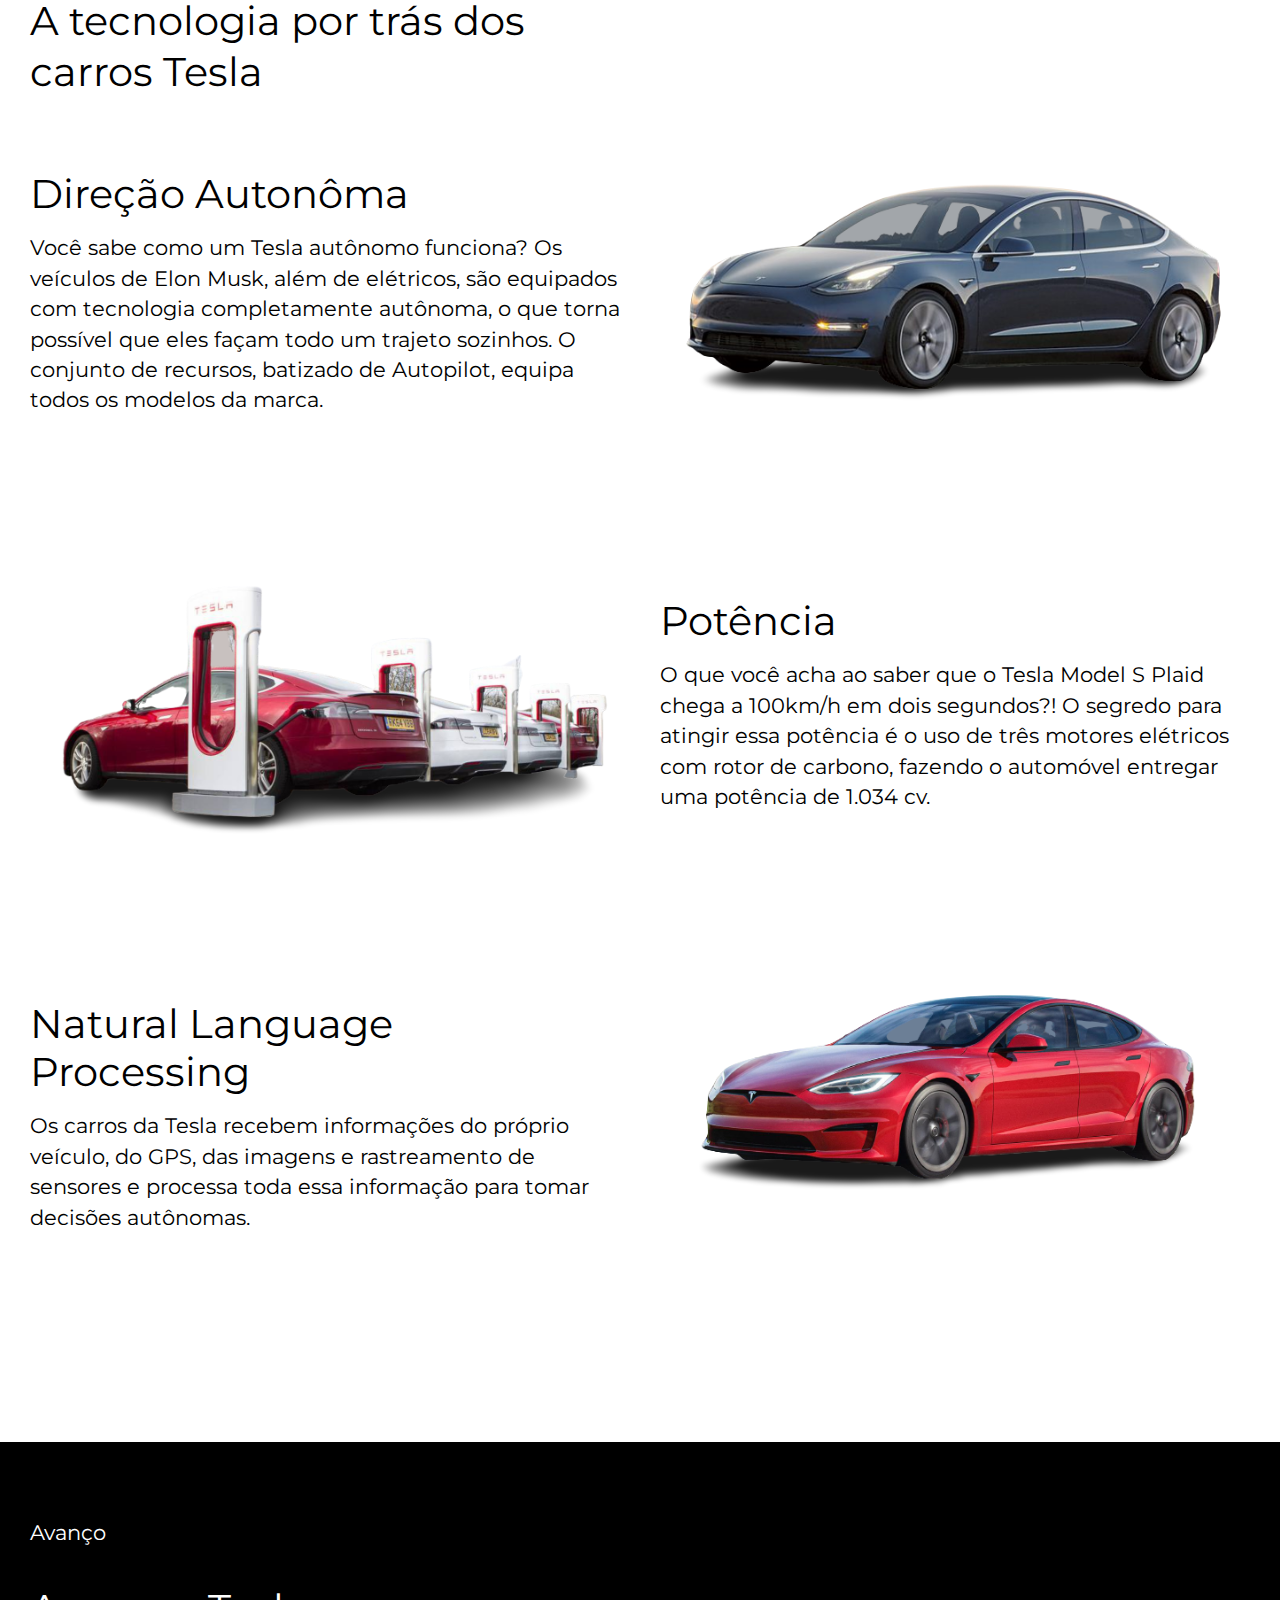
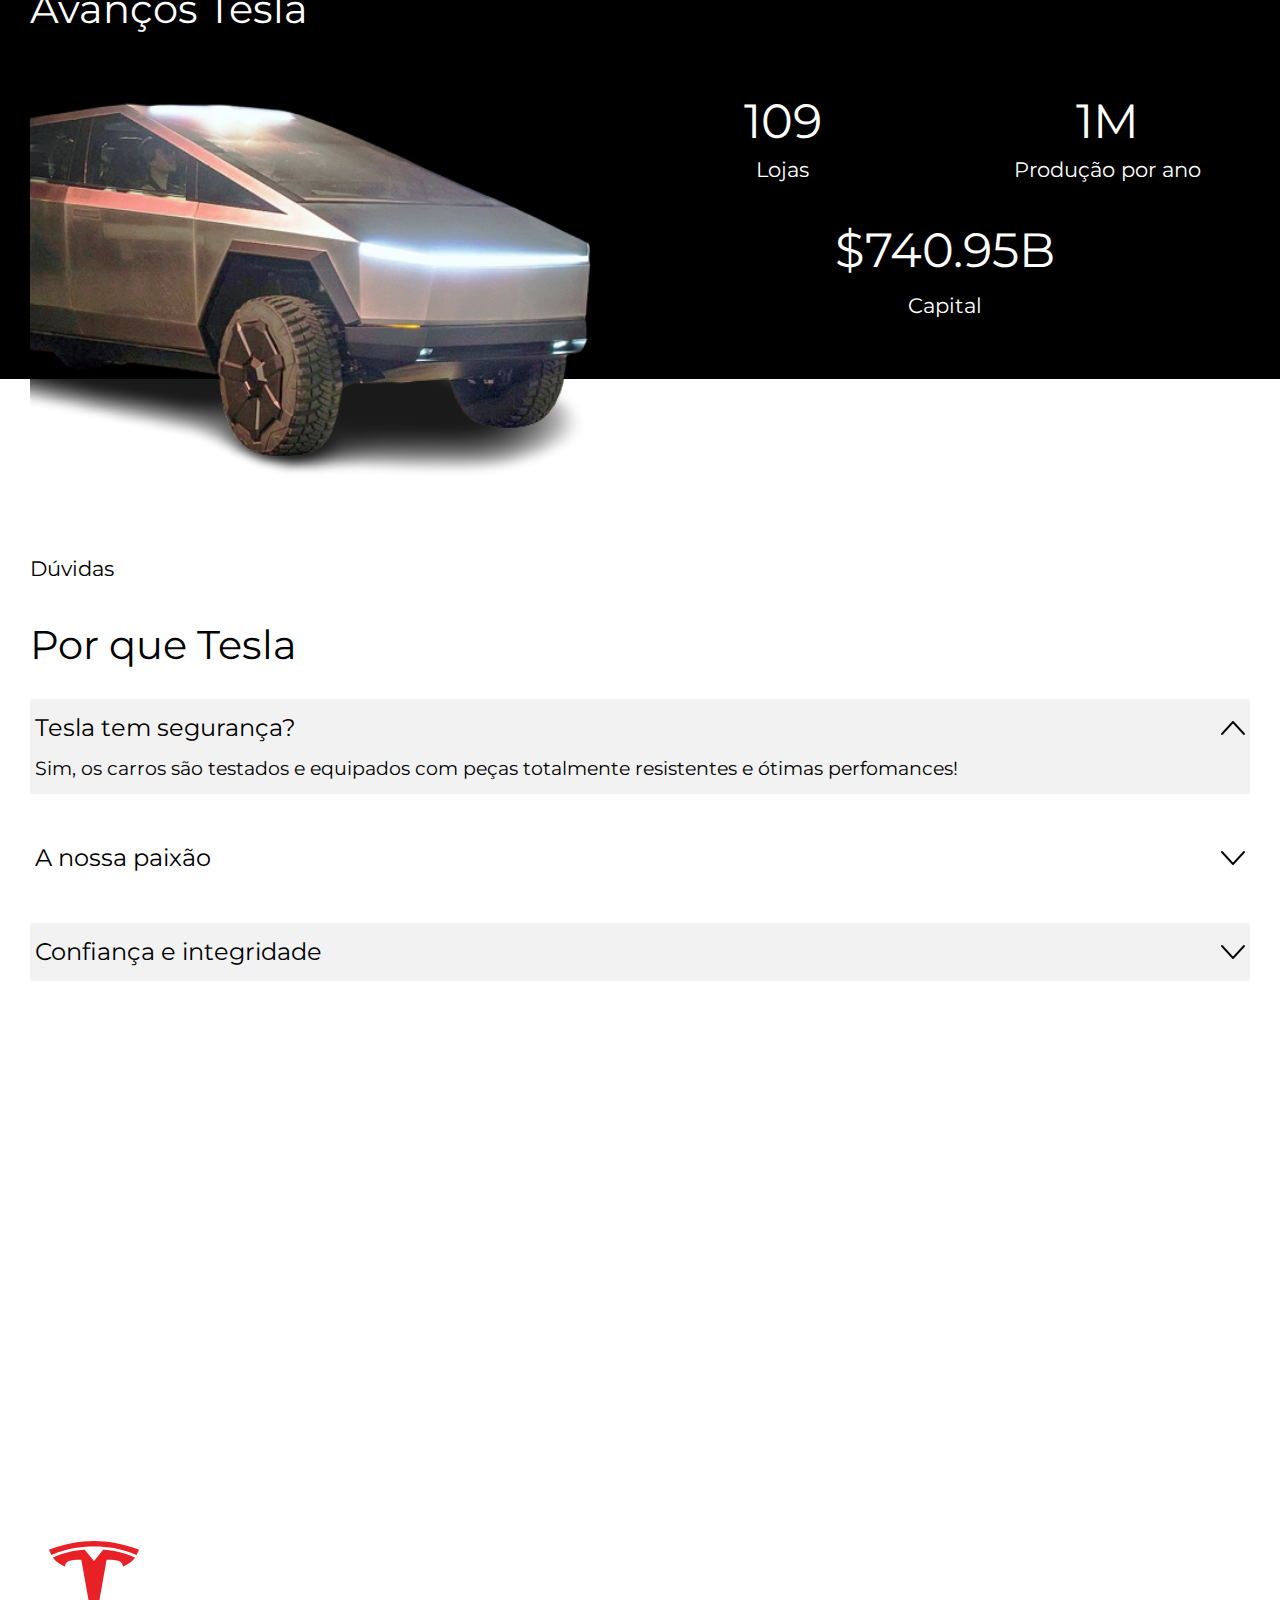
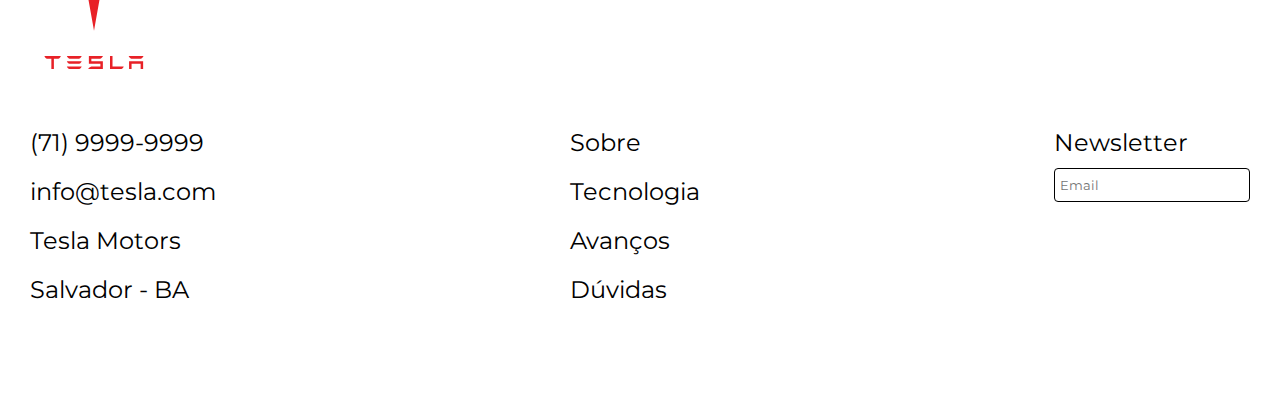
==== commit f313b841: "Implementando a sidebar" ====
--- a/index.html
+++ b/index.html
@@ -19,7 +19,34 @@
 
 <body>
   <header>
-    <video class="video-container" controls muted autoplay loop>
+
+    <button class="sidebar-element">
+      <i class="bars"></i>
+    </button>
+
+    <aside class="sidebar container">
+
+      <div class="sidebar-content">
+        <img src="./imgs/Tesla_Motors.svg" alt="">
+      </div>
+
+      <ul class="links">
+        <li>
+          <a href="sobre.html">Sobre</a>
+        </li>
+        <li>
+          <a href="#tecnologia">Tecnologia</a>
+        </li>
+        <li>
+          <a href="#avancos">Avanços</a>
+        </li>
+        <li>
+          <a href="#duvidas">Dúvidas</a>
+        </li>
+      </ul>
+
+    </aside>
+    <video class="video-container" muted autoplay loop>
       <source src="./imgs/Flight Through Beautiful Clouds Footage 4K Loop.mp4" type="video/mp4">
     </video>
     <div class="tesla-img">
--- a/style.css
+++ b/style.css
@@ -11,3 +11,4 @@
 
 @import "./css/componentes/animacoes/scroll.css";
 @import "./css/componentes/animacoes/accordion-list.css";
+@import "./css/componentes/animacoes/sidebar.css";
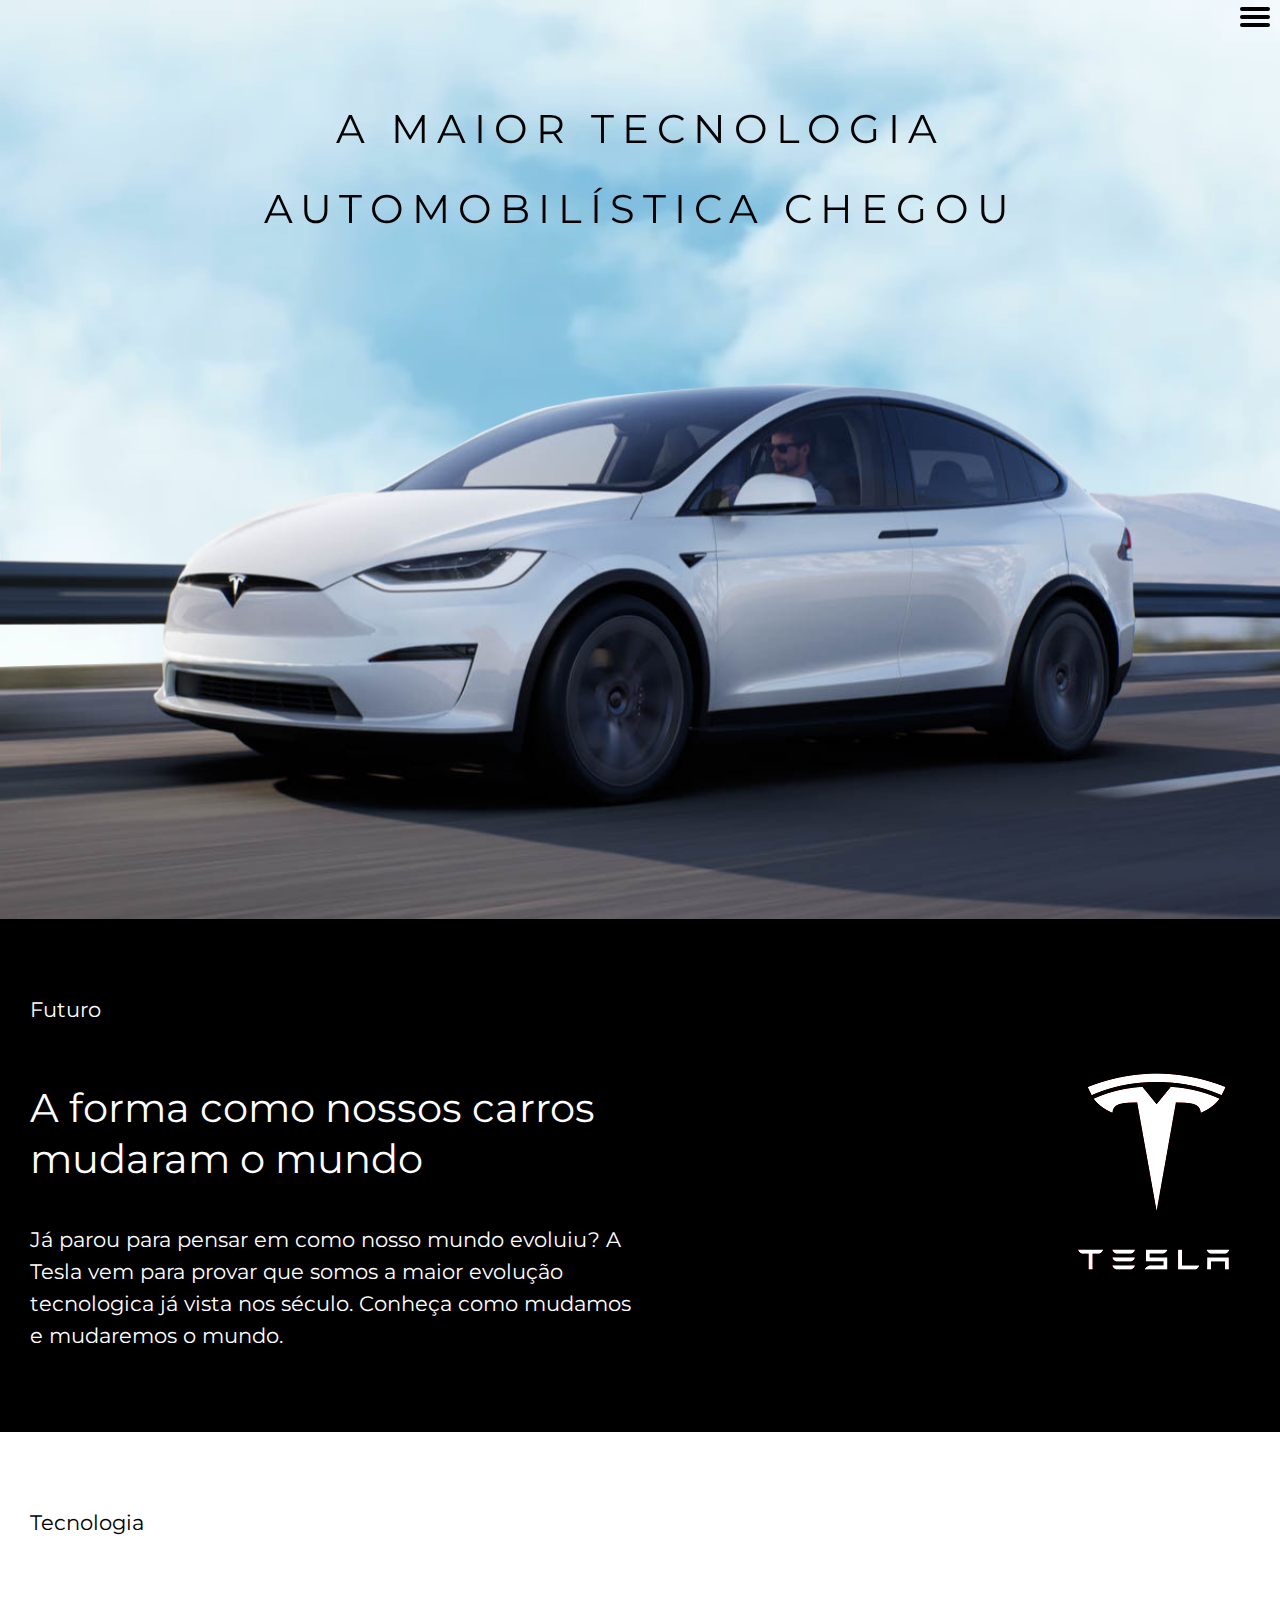
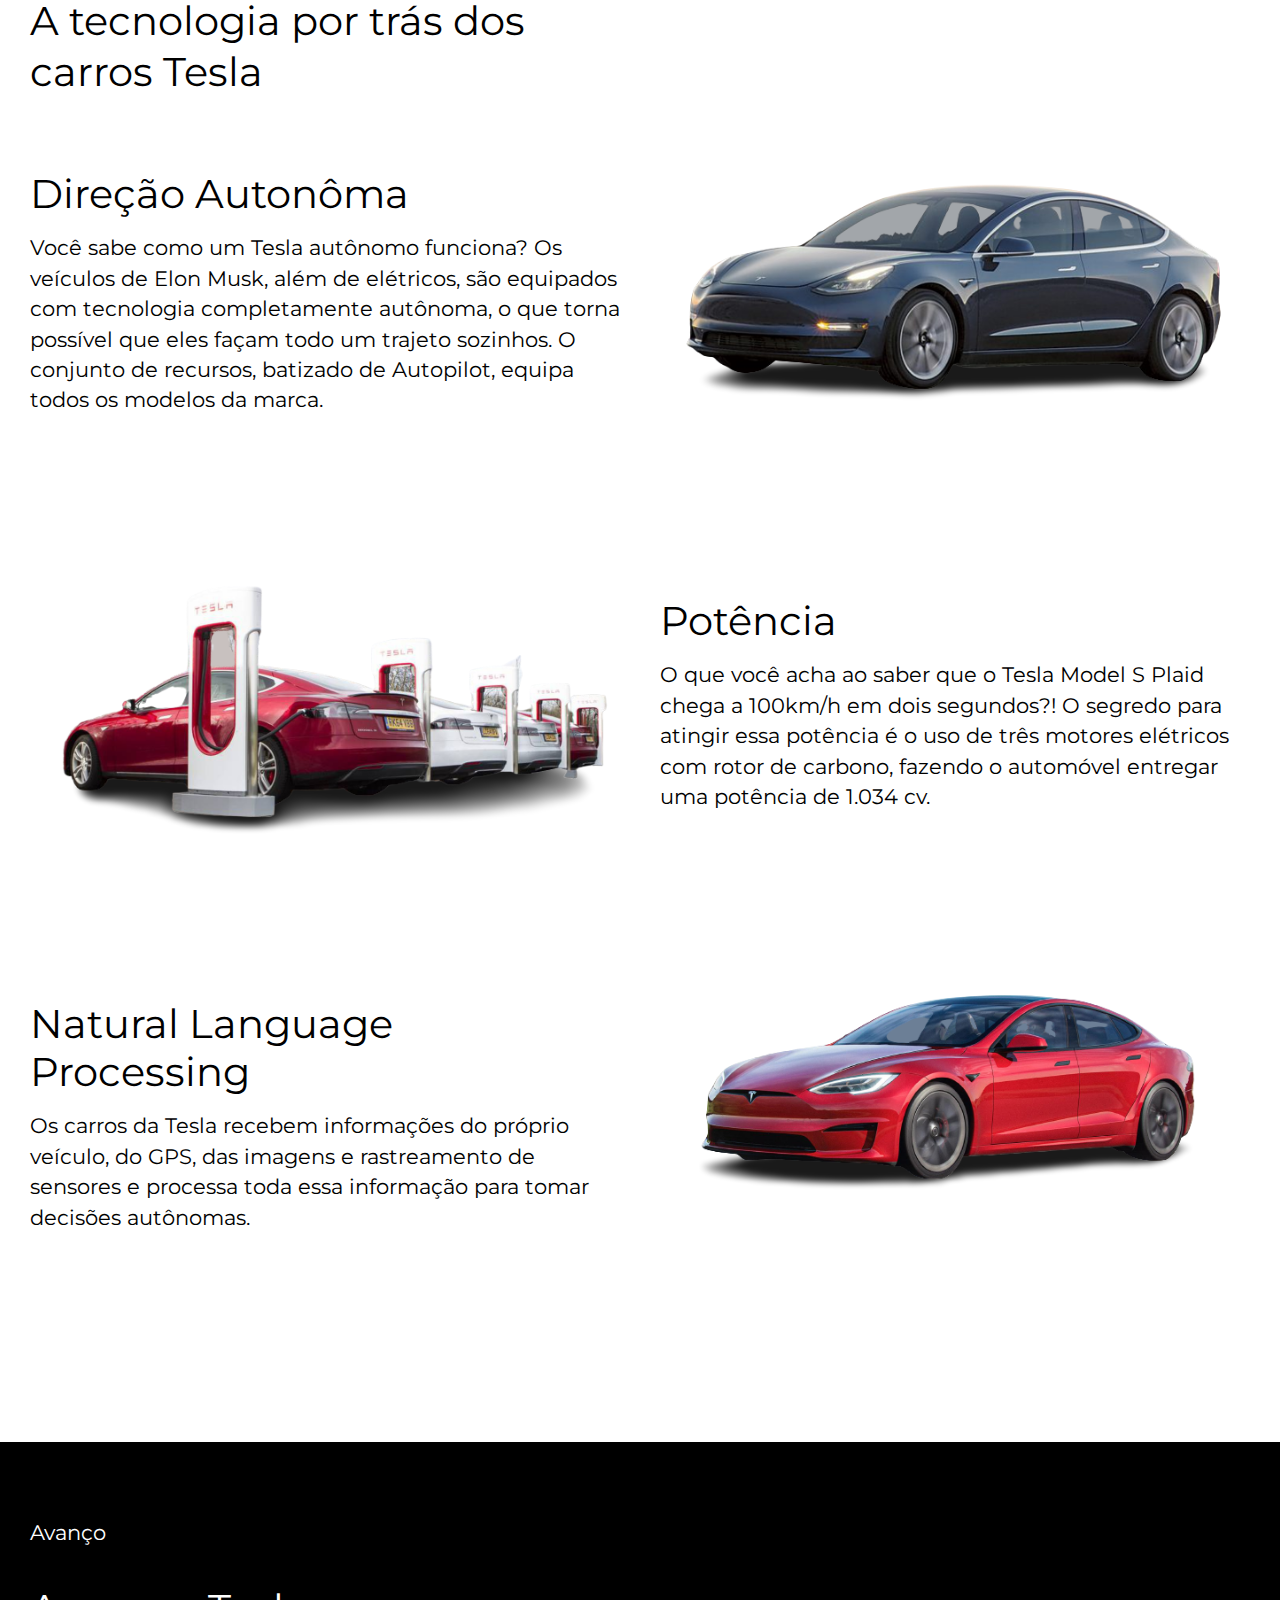
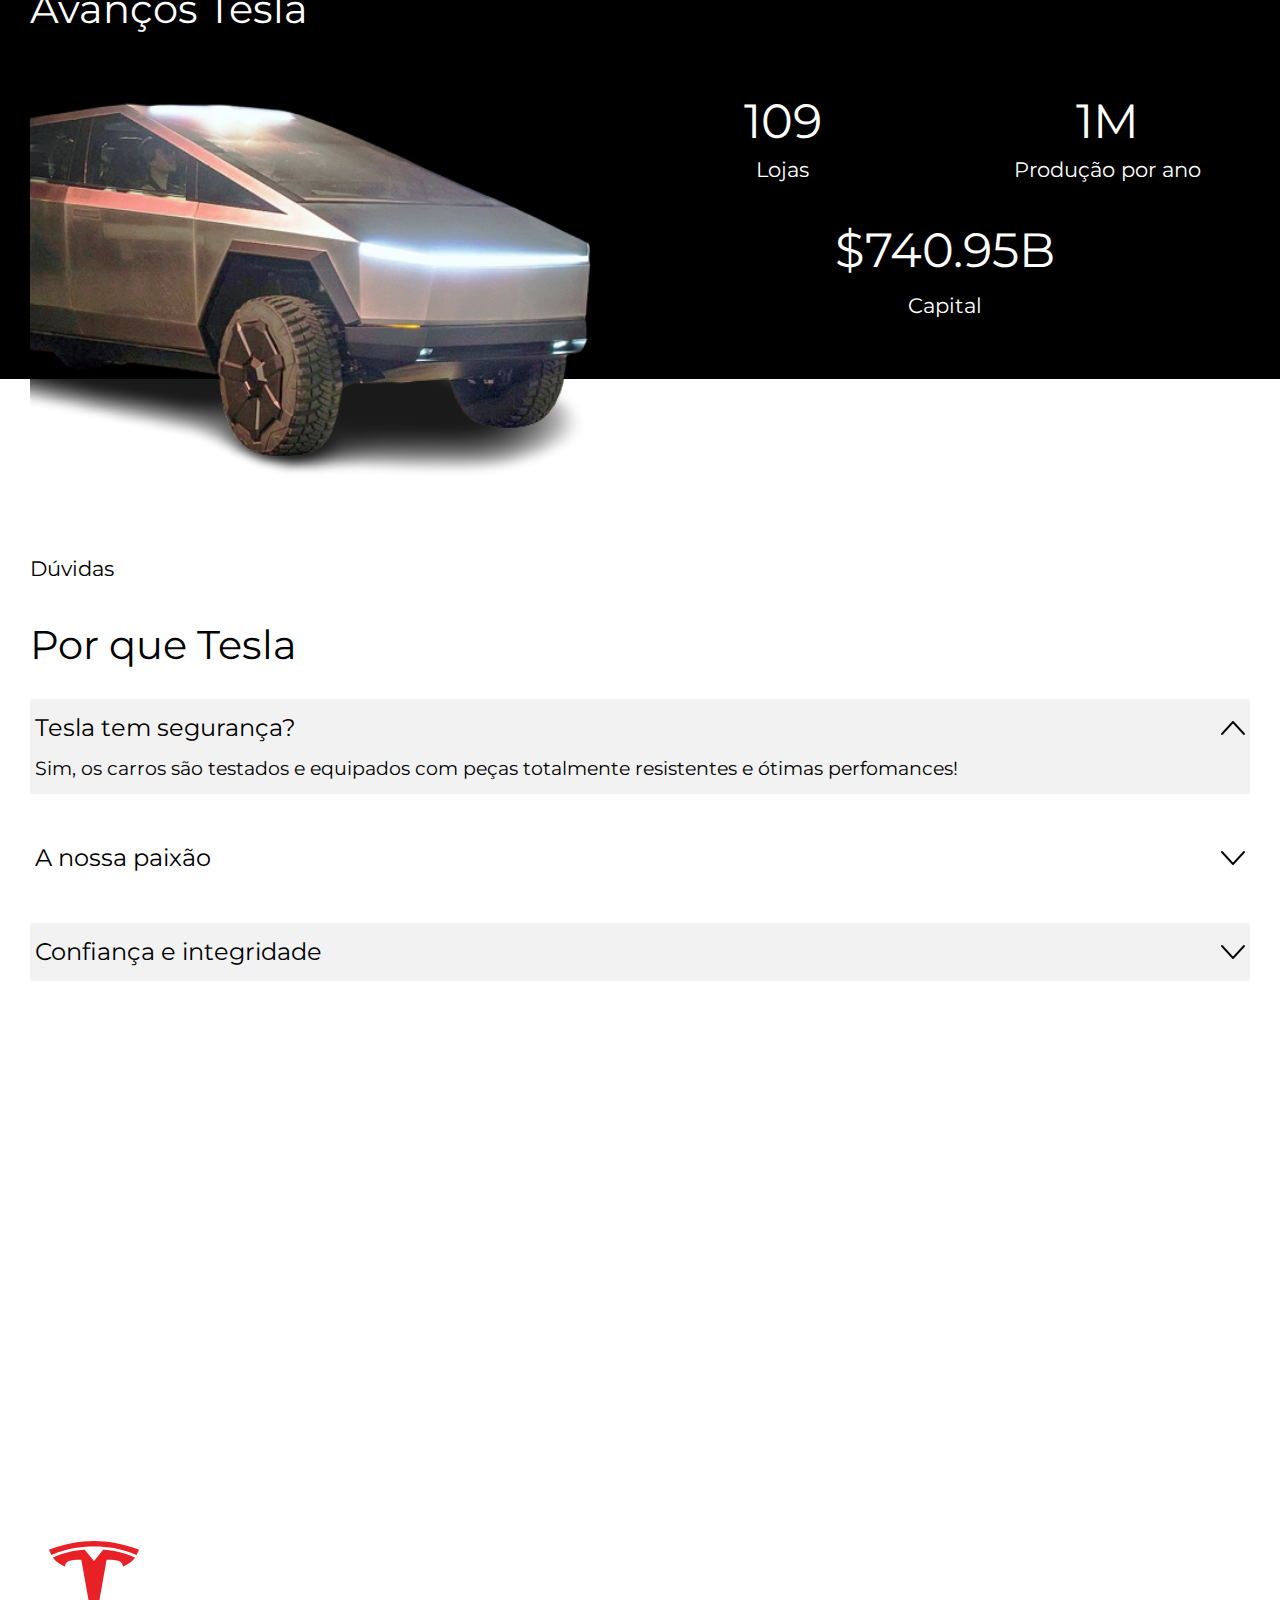
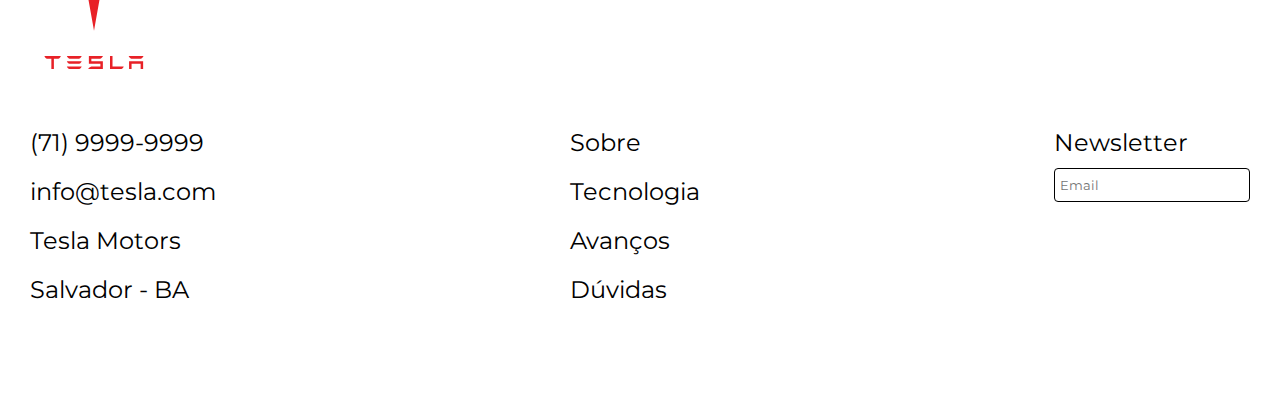
==== commit f188b75c: "Fazendo a página sobre 1/2" ====
--- a/index.html
+++ b/index.html
@@ -27,12 +27,12 @@
     <aside class="sidebar container">
 
       <div class="sidebar-content">
-        <img src="./imgs/Tesla_Motors.svg" alt="">
+        <a href="./index.html"><img src="./imgs/Tesla_Motors.svg" alt=""></a>
       </div>
 
       <ul class="links">
         <li>
-          <a href="sobre.html">Sobre</a>
+          <a href="./sobre.html">Sobre</a>
         </li>
         <li>
           <a href="#tecnologia">Tecnologia</a>
--- a/style.css
+++ b/style.css
@@ -12,3 +12,5 @@
 @import "./css/componentes/animacoes/scroll.css";
 @import "./css/componentes/animacoes/accordion-list.css";
 @import "./css/componentes/animacoes/sidebar.css";
+
+@import "./css/sobre/sobre.css";
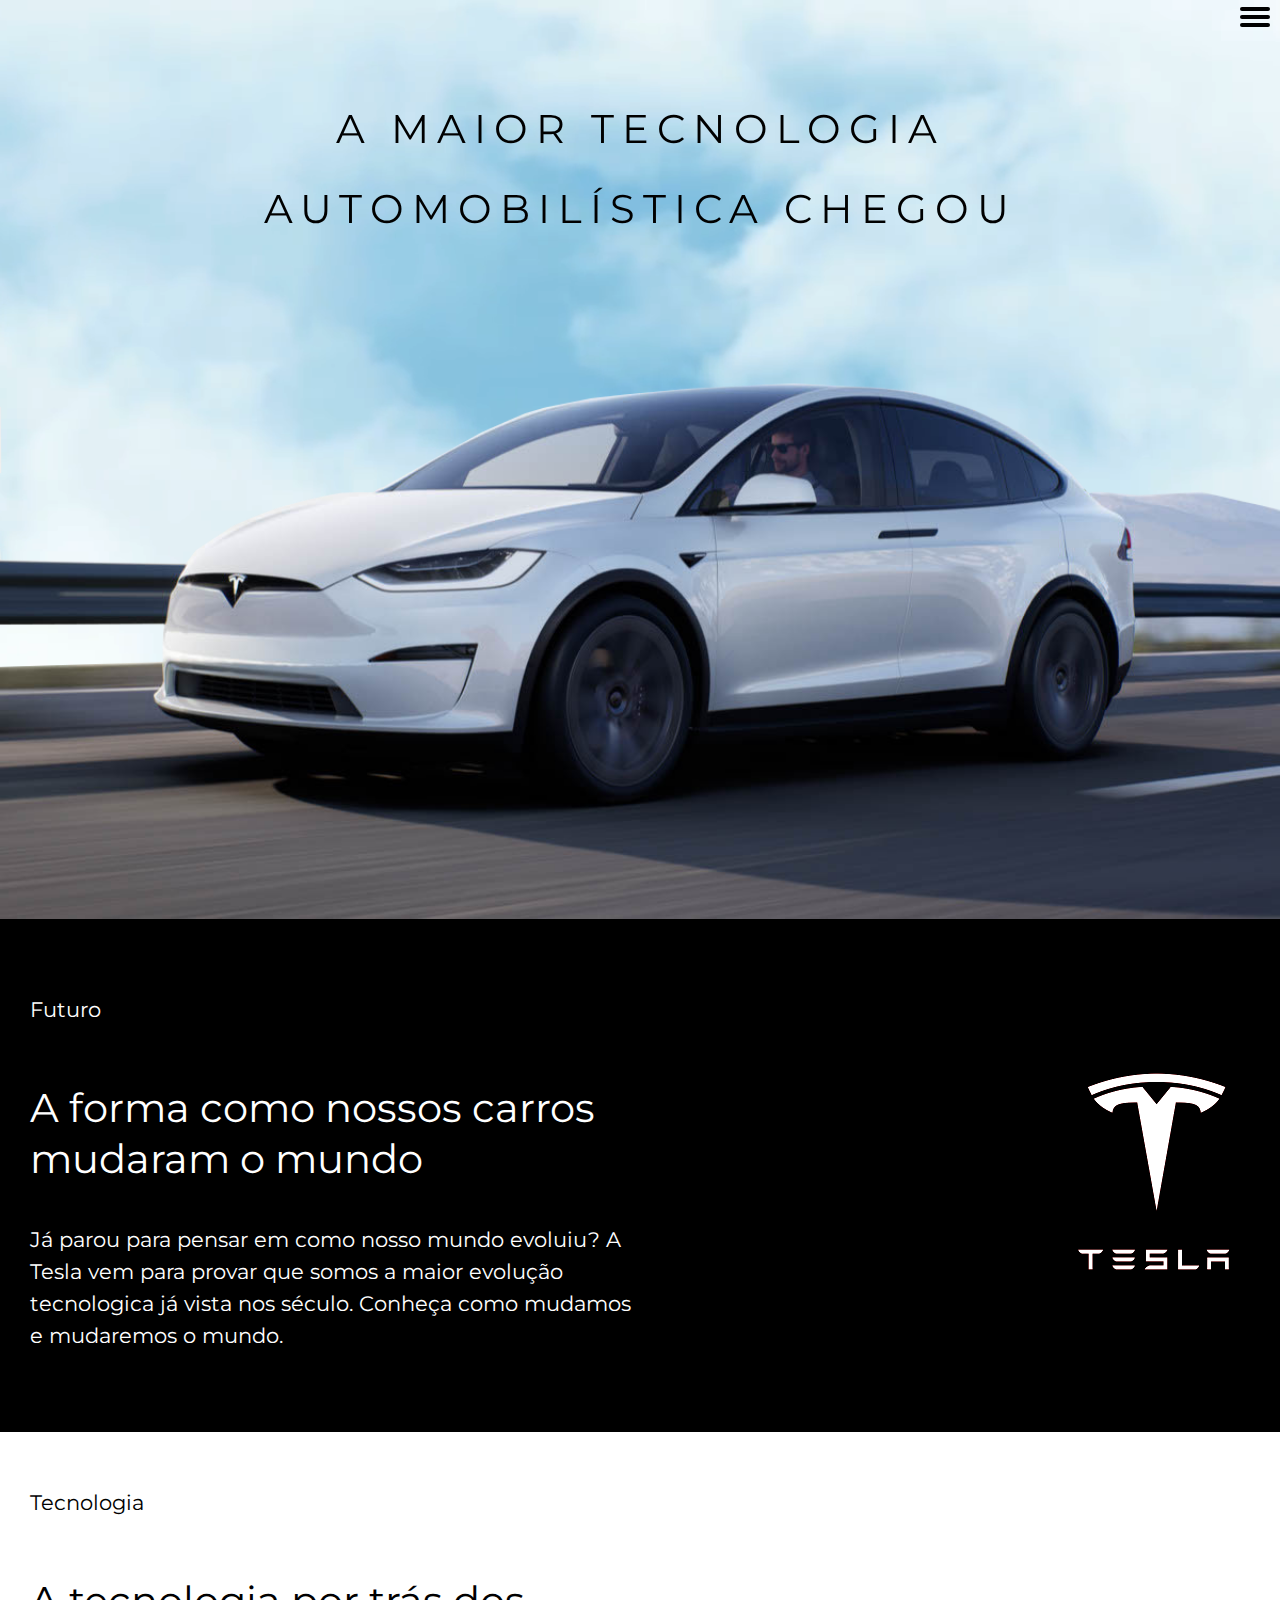
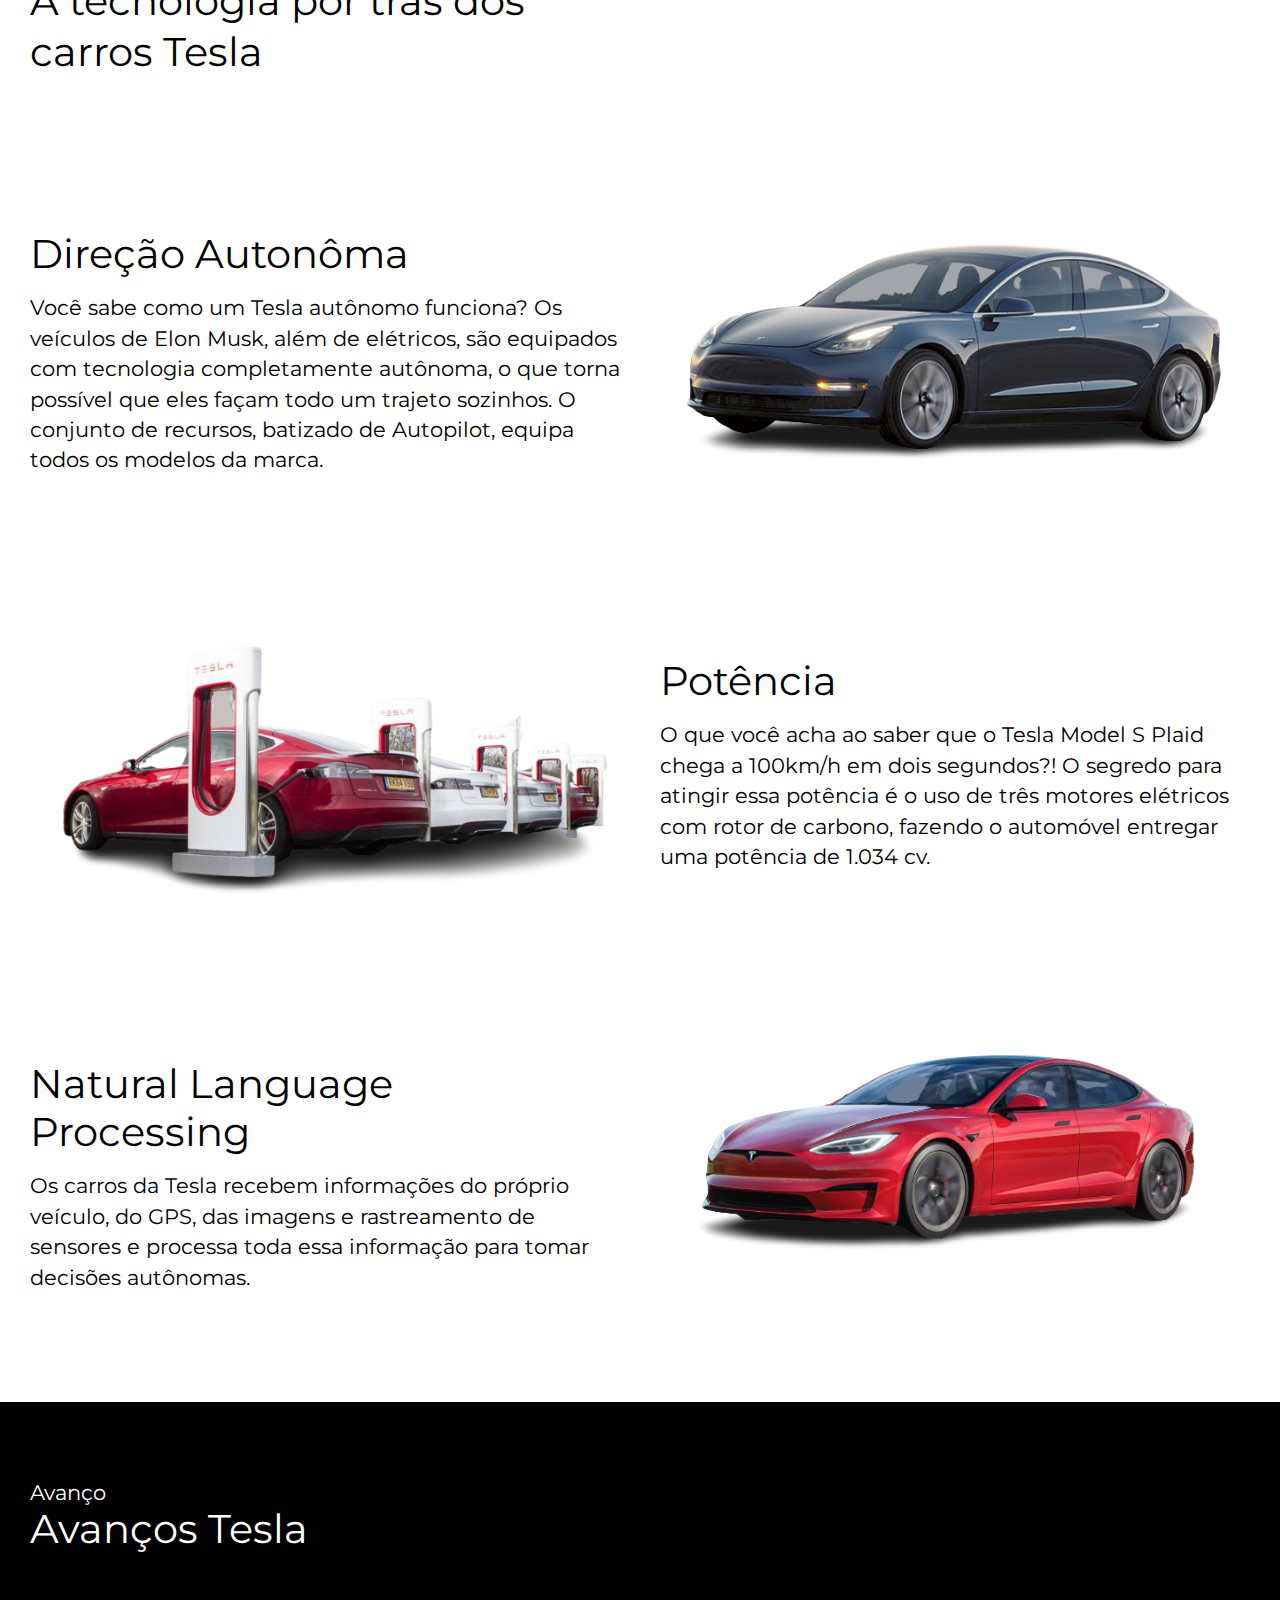
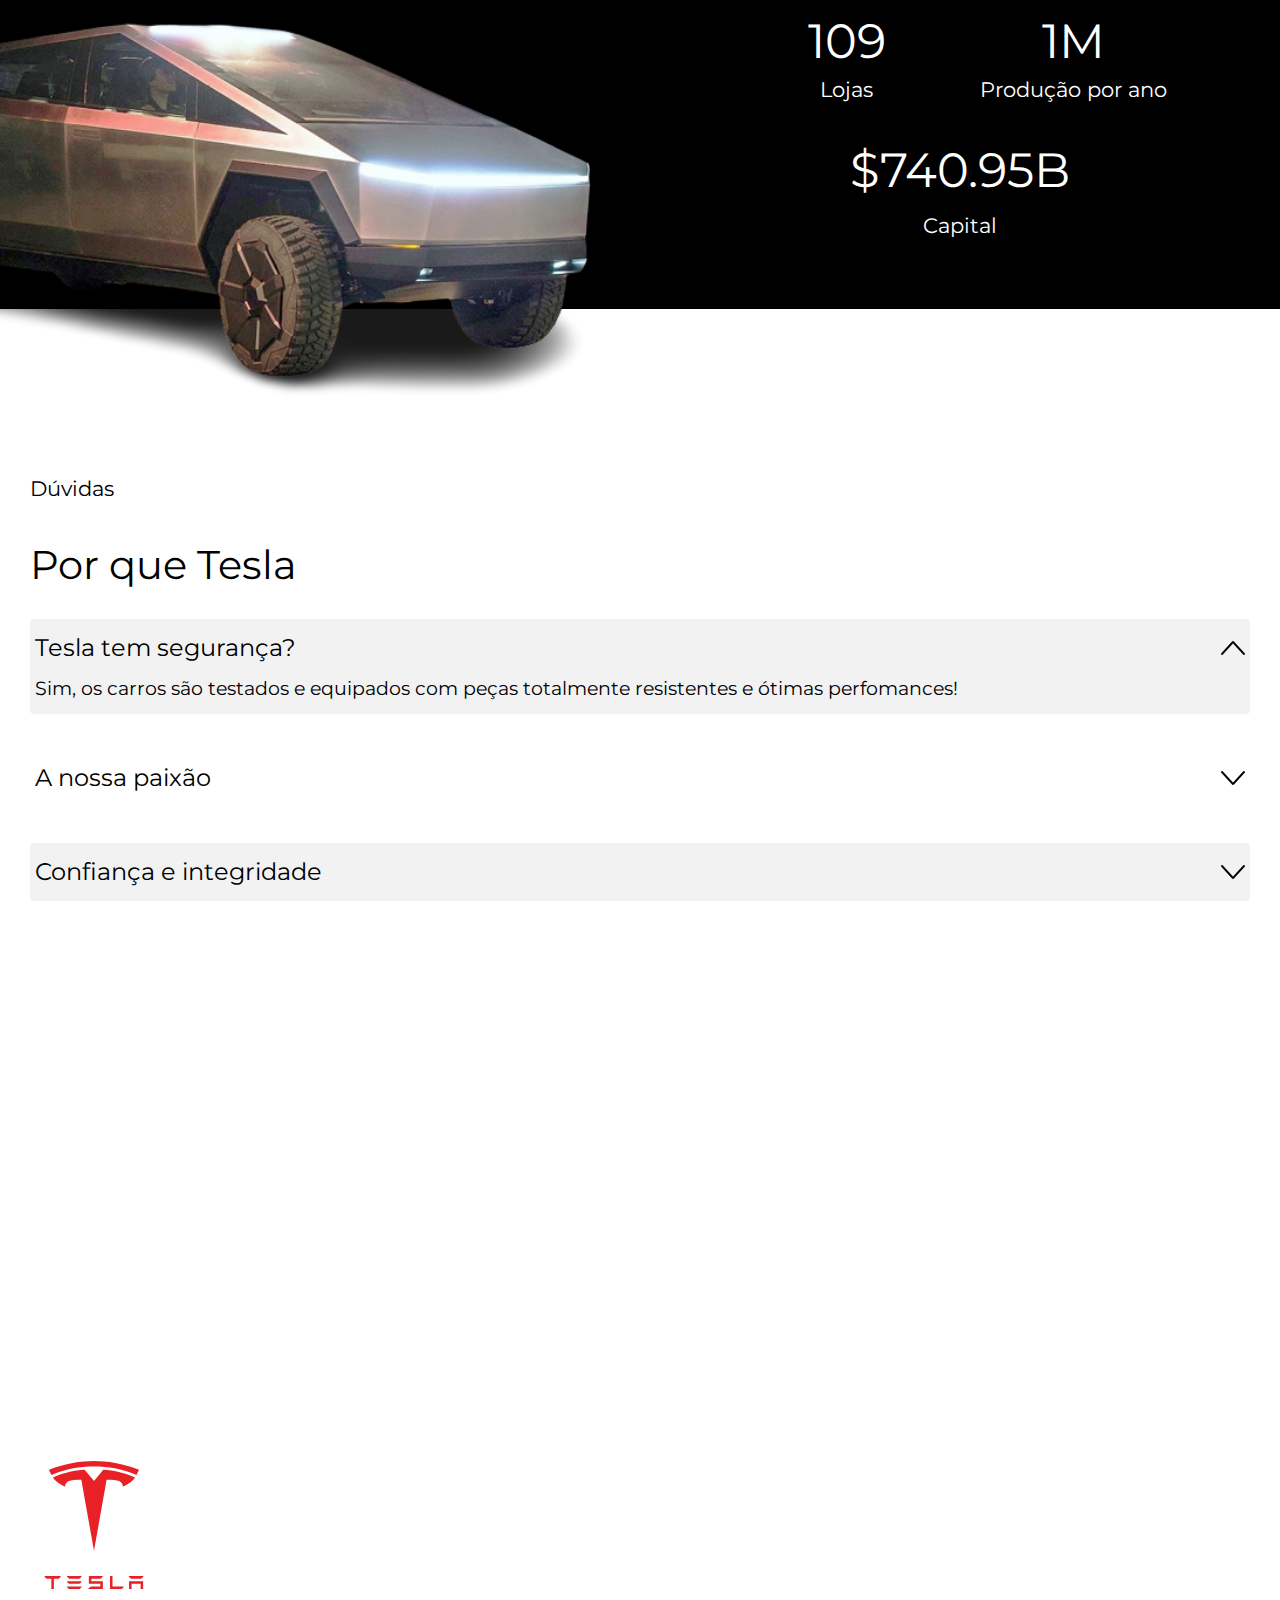
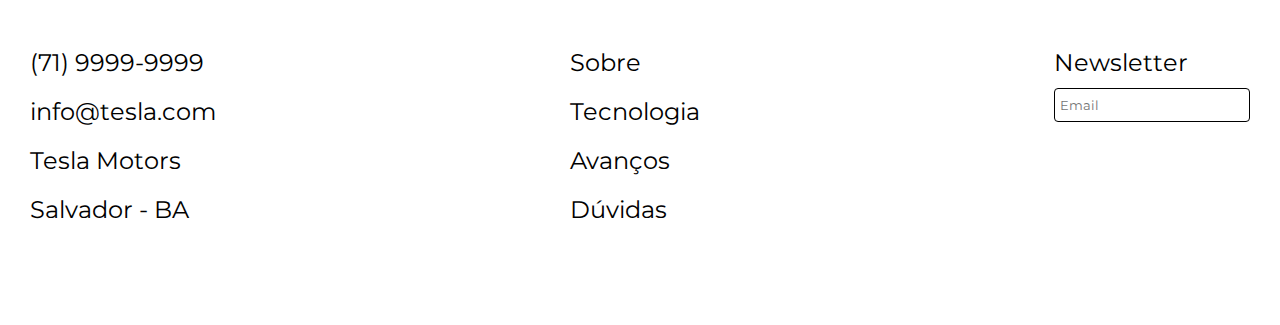
==== commit b44057d4: "Refatorando elementos" ====
--- a/index.html
+++ b/index.html
@@ -91,6 +91,7 @@
               O conjunto de recursos, batizado de Autopilot,
               equipa todos os modelos da marca.</p>
           </div>
+
           <picture>
             <img src="./imgs/tesla_preto.png" alt="Carro tesla preto" data-time>
           </picture>
@@ -128,17 +129,20 @@
     </section>
 
     <section class="avanco" aria-label="Avanços" id="avancos">
-      <div class="container">
+      <div>
         <div class="avanco-conteudo">
-          <span class="font-p">Avanço</span>
-          <h2 class="font-M">Avanços Tesla</h2>
+
+          <div class="container">
+            <span class="font-p">Avanço</span>
+            <h2 class="font-M">Avanços Tesla</h2>
+          </div>
 
           <div class="avanco-itens">
             <picture data-scroll>
               <img src="./imgs/cybertruck.png" alt="Carro tesla cybertruck">
             </picture>
 
-            <div class="avanco-extras numeros" data-scroll data-left>
+            <div class="avanco-extras numeros container" data-scroll data-left>
               <div class="avanco-infos">
                 <span class="font-B" data-number>109</span>
                 <p class="font-p">Lojas</p>
--- a/style.css
+++ b/style.css
@@ -8,9 +8,11 @@
 
 @import "./css/componentes/tipografia.css";
 @import "./css/componentes/elementos.css";
+@import "./css/componentes/cores.css";
 
 @import "./css/componentes/animacoes/scroll.css";
 @import "./css/componentes/animacoes/accordion-list.css";
 @import "./css/componentes/animacoes/sidebar.css";
 
 @import "./css/sobre/sobre.css";
+@import "./css/sobre/vantagens.css";
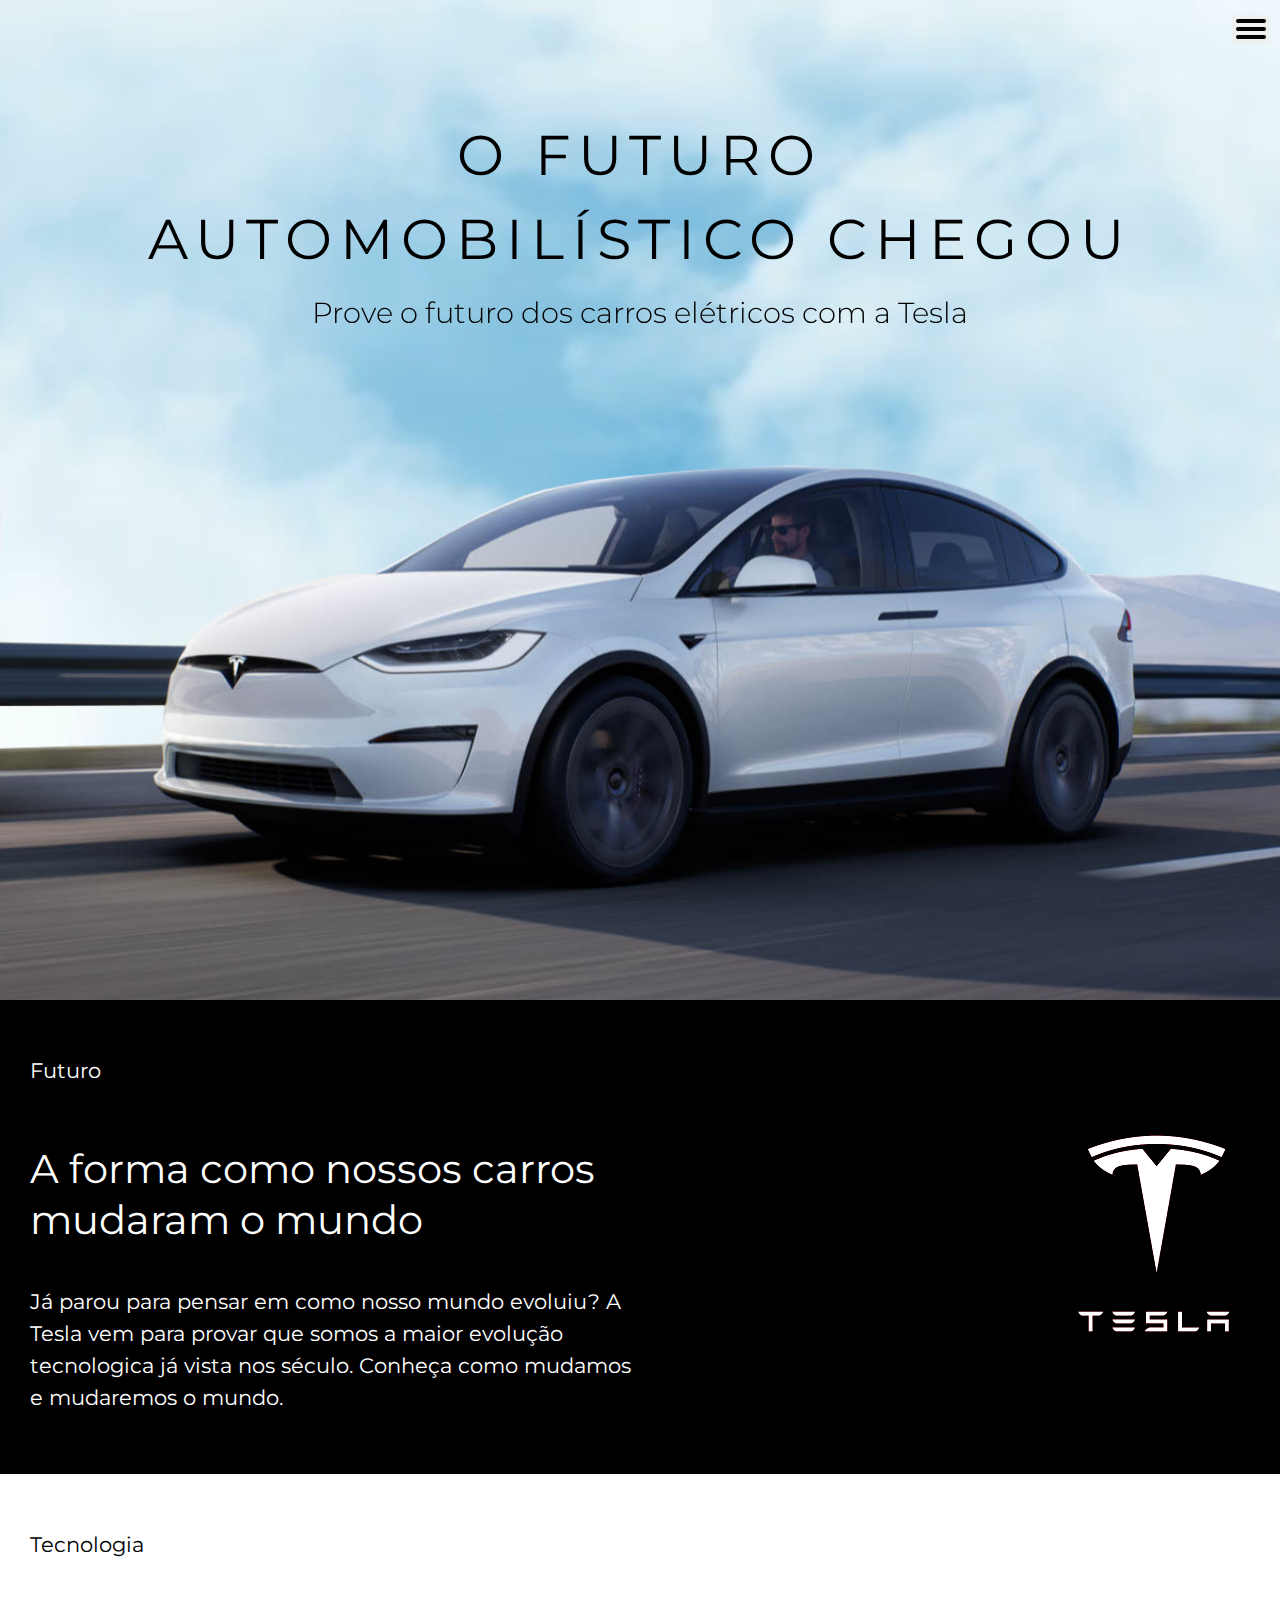
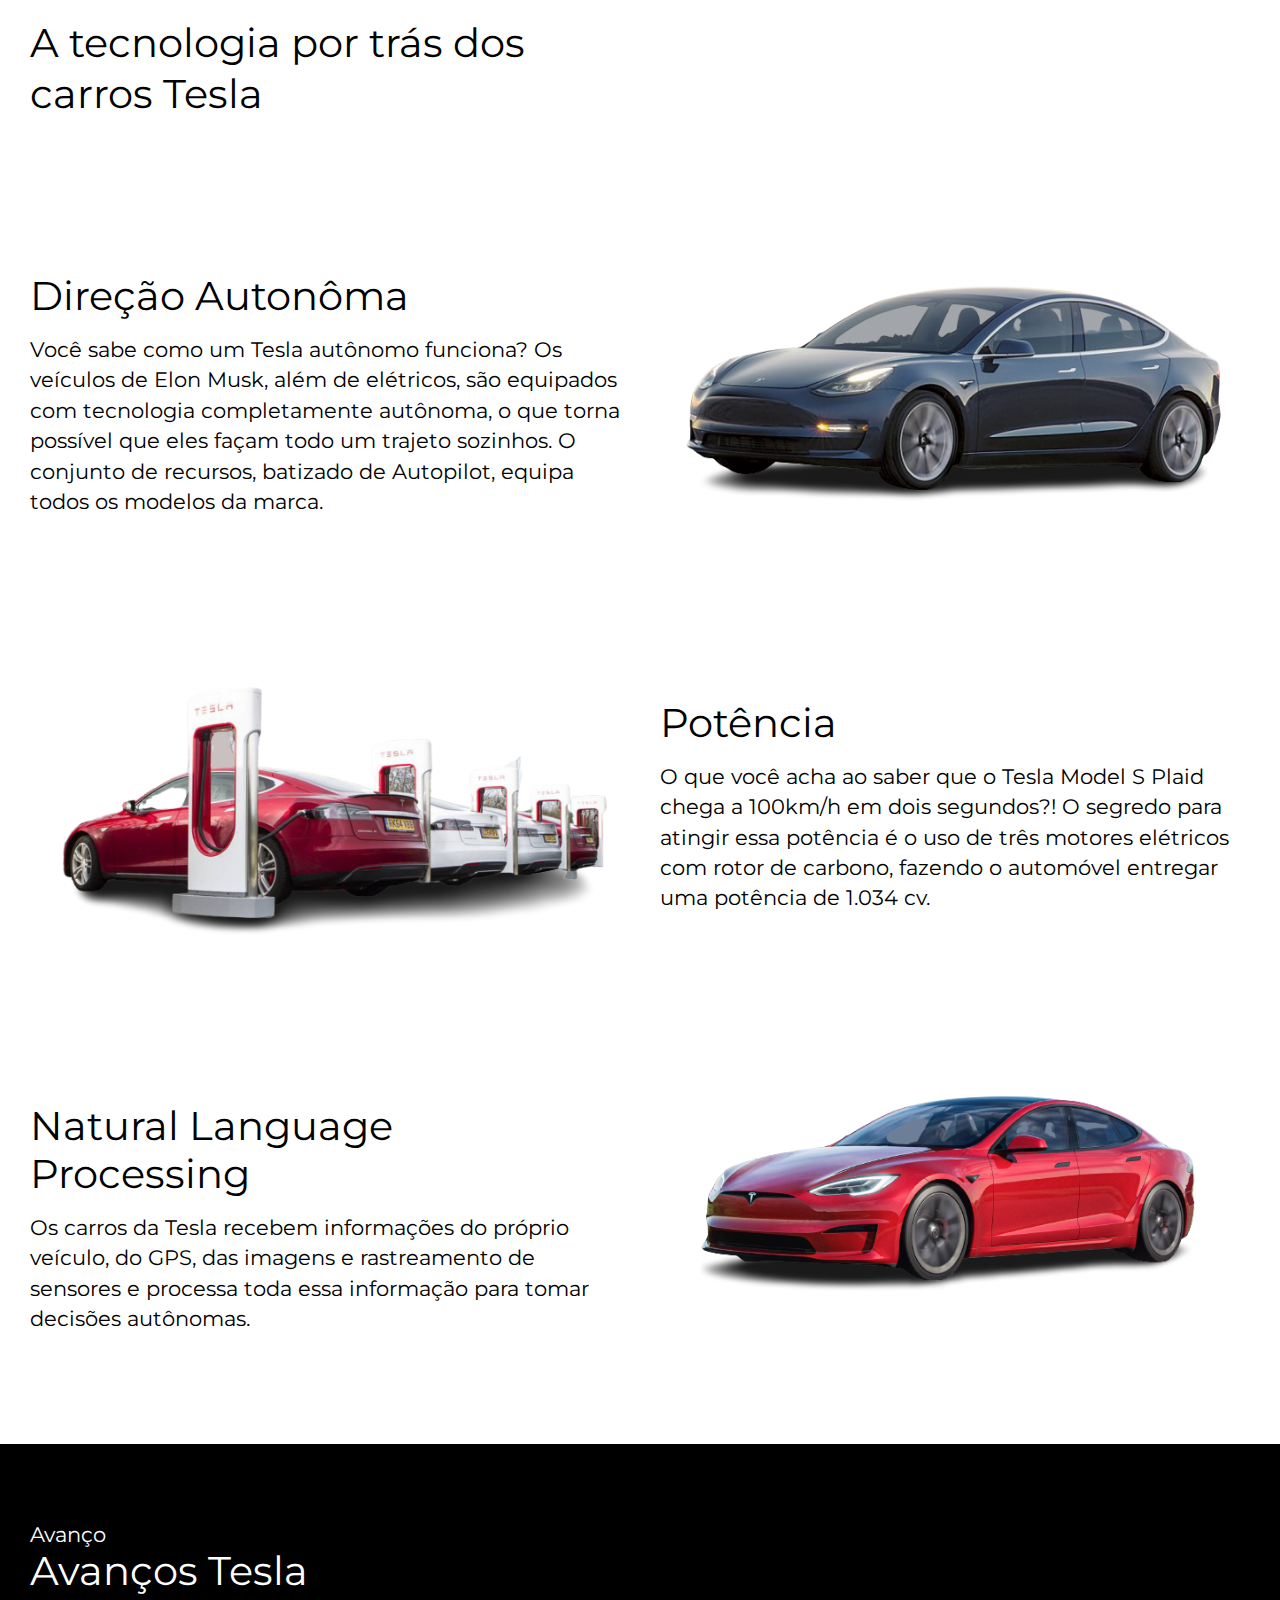
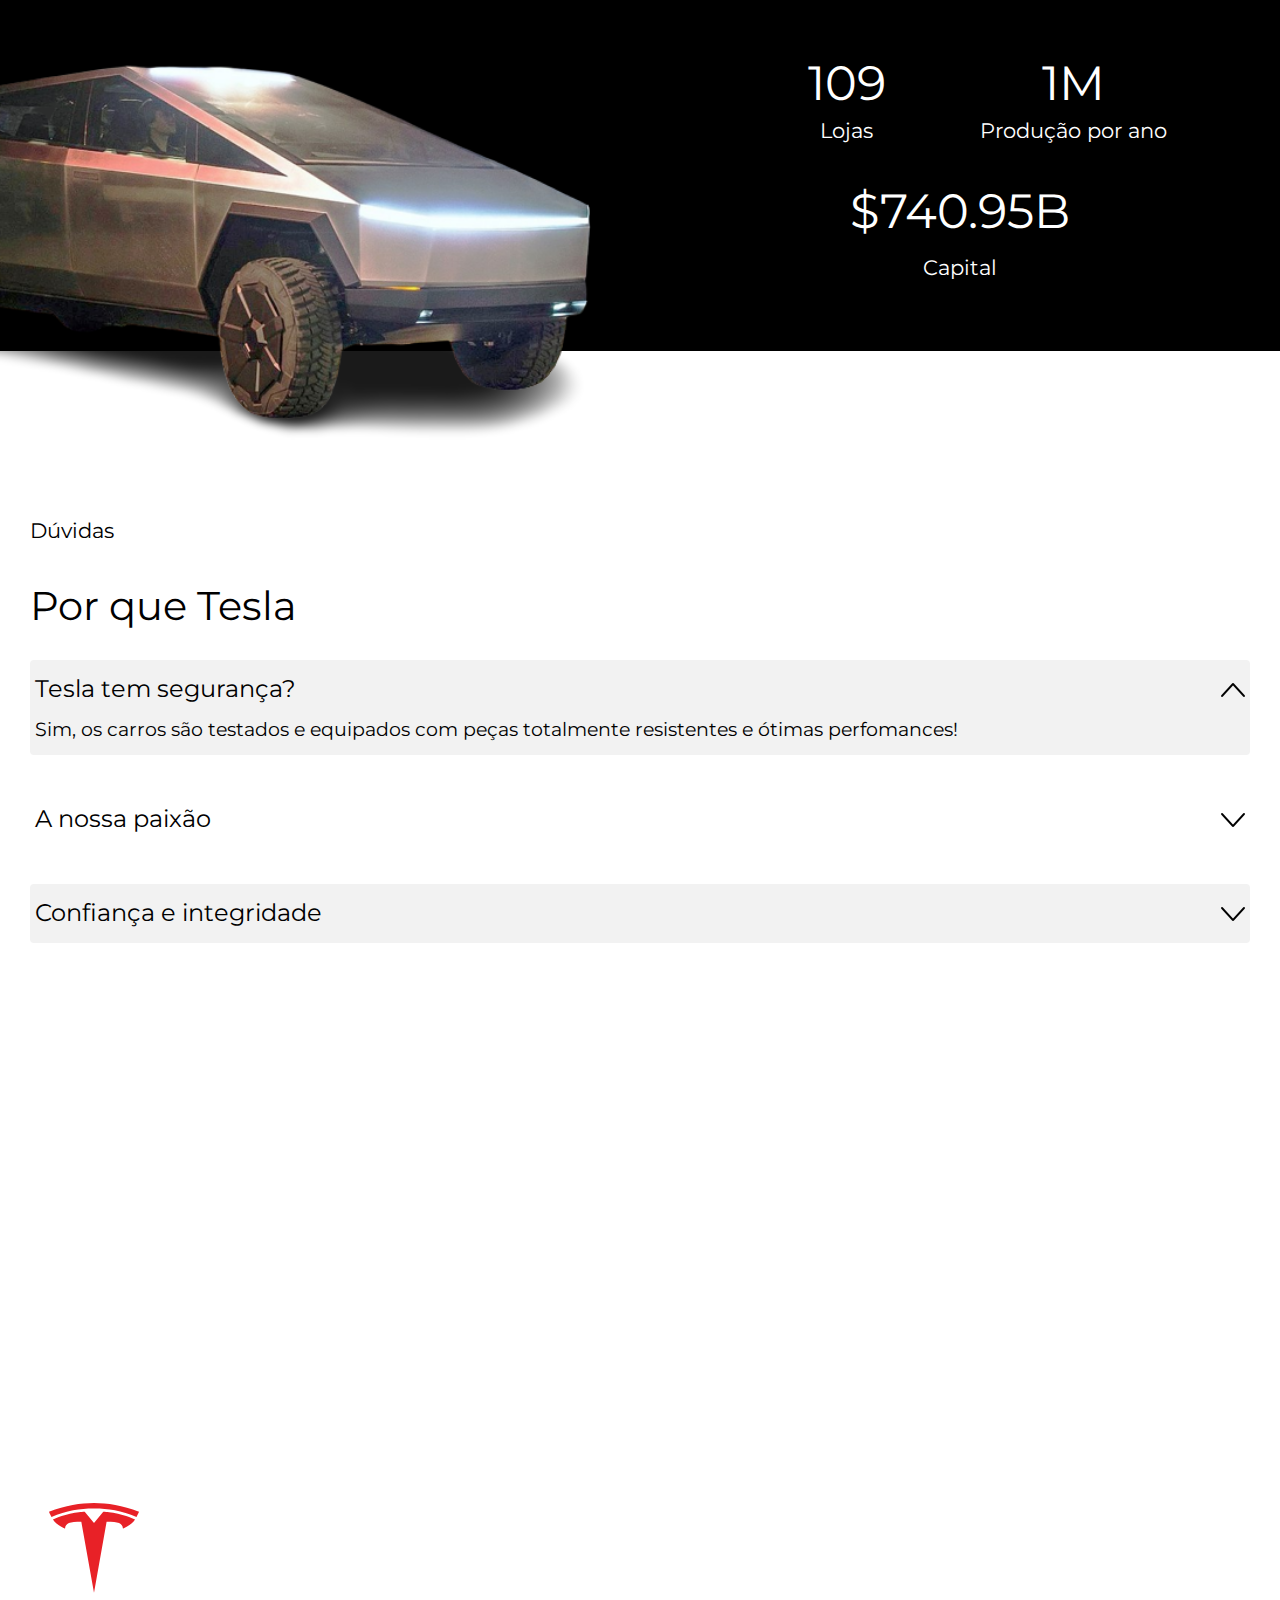
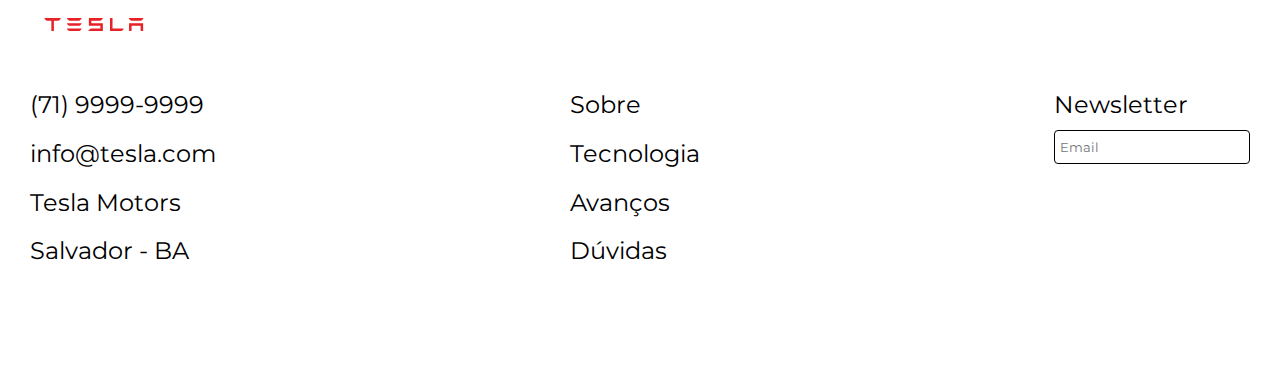
==== commit a6a7435e: "Melhorando perfomance mobile" ====
--- a/index.html
+++ b/index.html
@@ -22,6 +22,8 @@
 
     <button class="sidebar-element">
       <i class="bars"></i>
+      <i class="bars"></i>
+      <i class="bars"></i>
     </button>
 
     <aside class="sidebar container">
@@ -46,11 +48,13 @@
       </ul>
 
     </aside>
+
     <video class="video-container" muted autoplay loop>
       <source src="./imgs/Flight Through Beautiful Clouds Footage 4K Loop.mp4" type="video/mp4">
     </video>
     <div class="tesla-img">
-      <h1 class="principal">A MAIOR TECNOLOGIA <br>AUTOMOBILÍSTICA CHEGOU</h1>
+      <h1 class="header">O FUTURO<br>AUTOMOBILÍSTICO CHEGOU</h1>
+      <p class="font-M1">Prove o futuro dos carros elétricos com a Tesla</p>
       <picture>
         <img src="./imgs/teslabg2.png" alt="Homem dirigindo um carro">
       </picture>
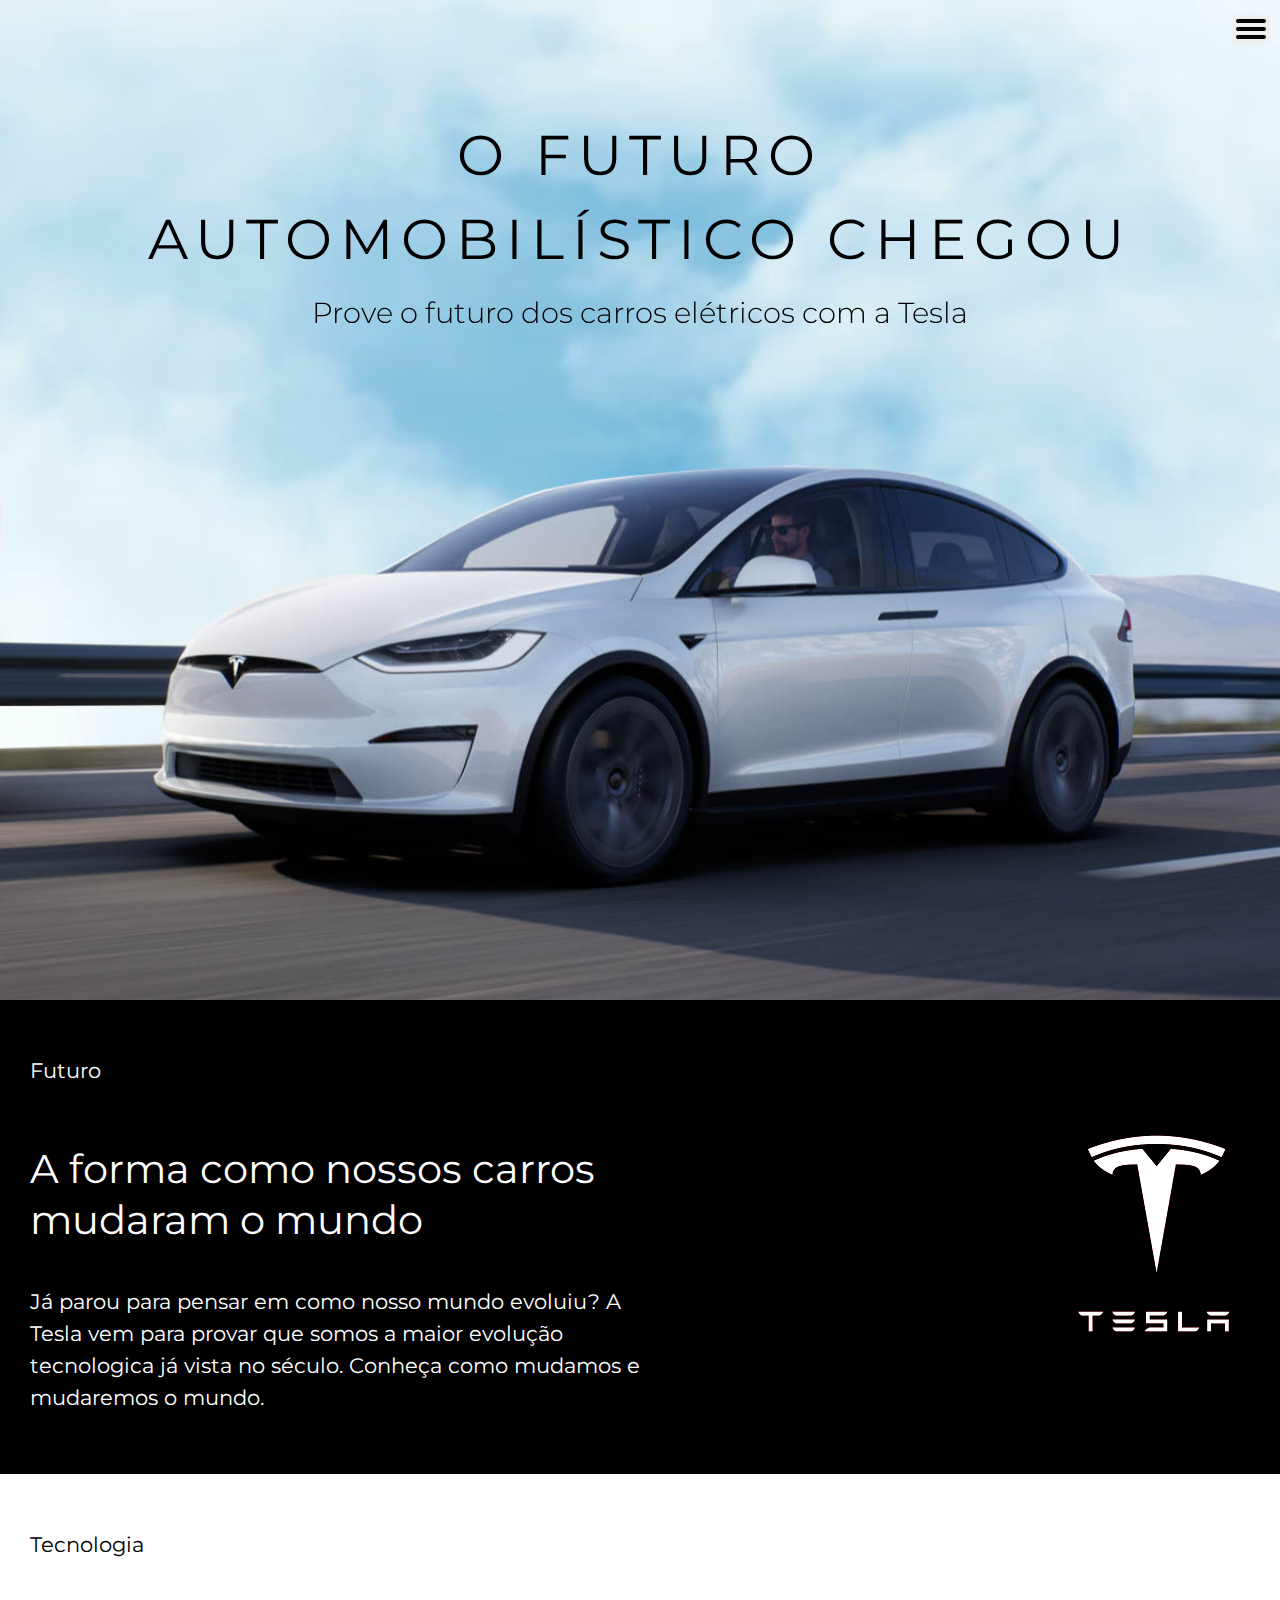
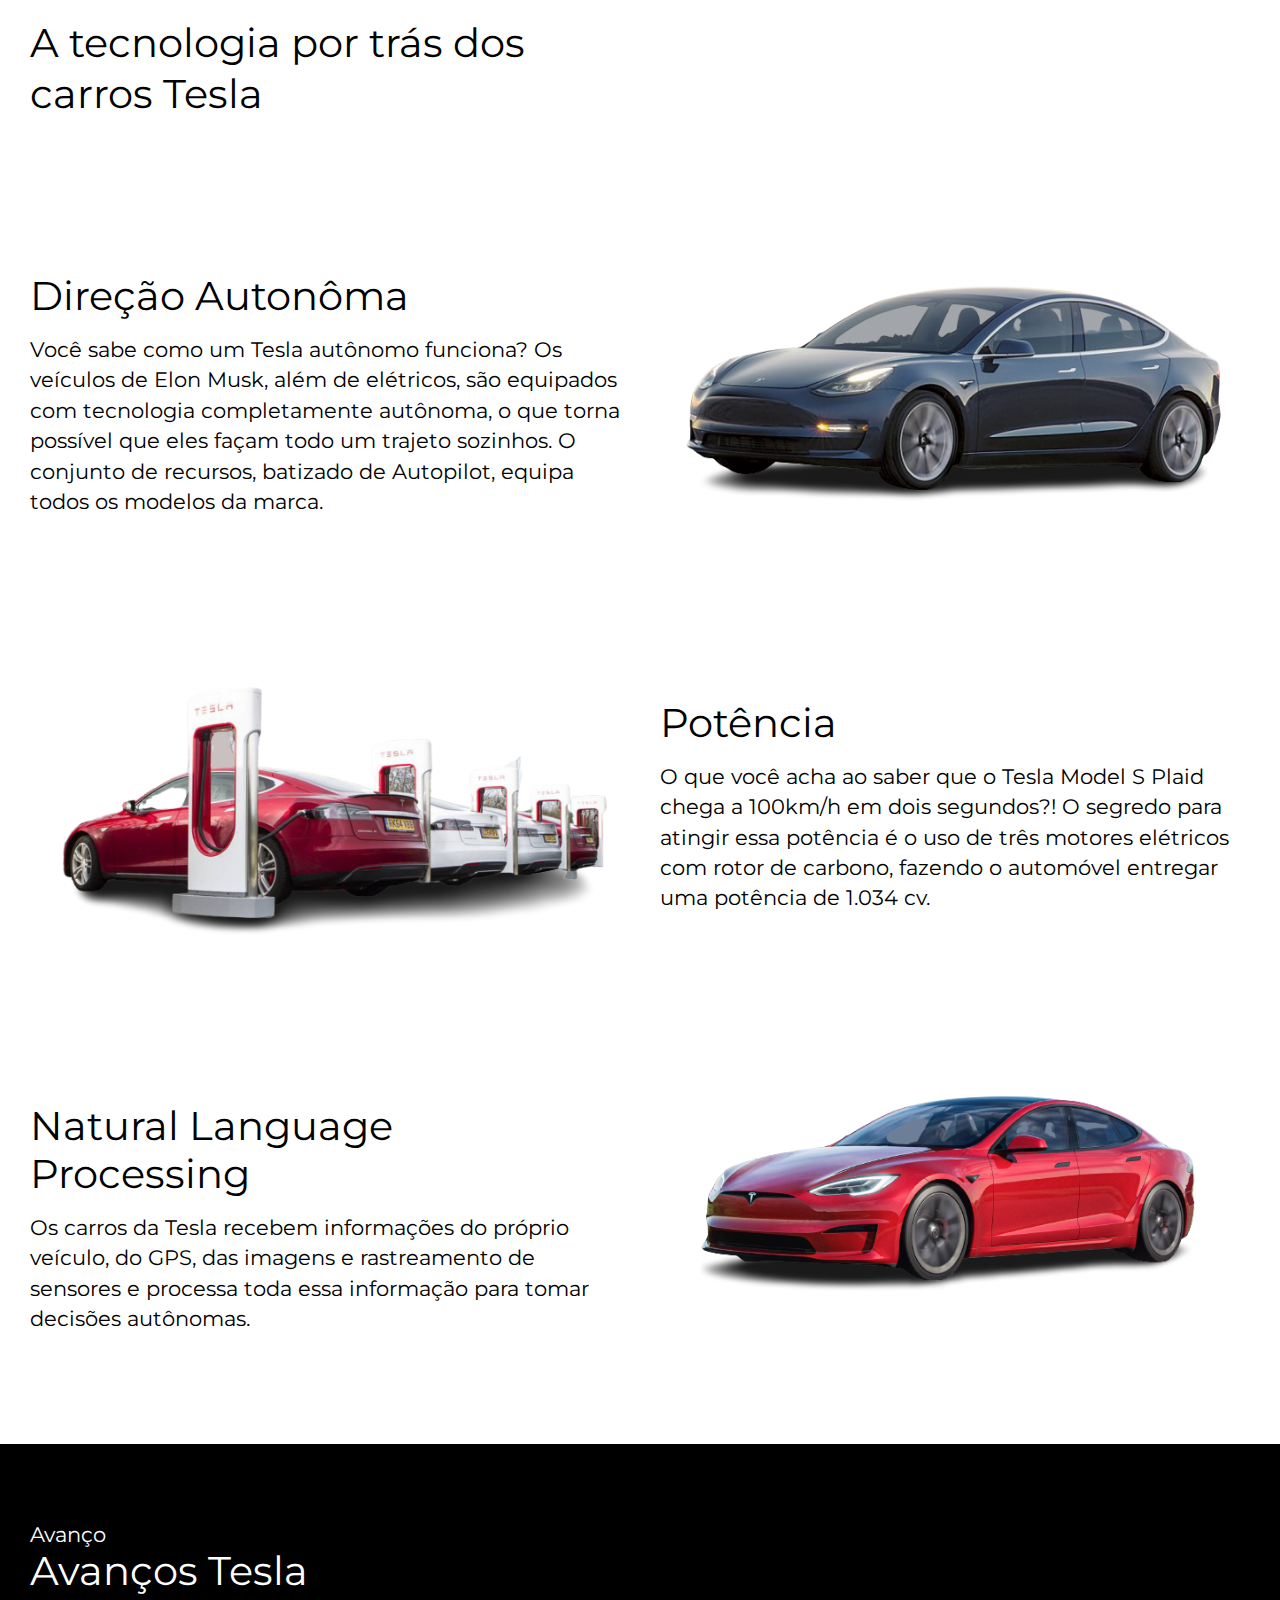
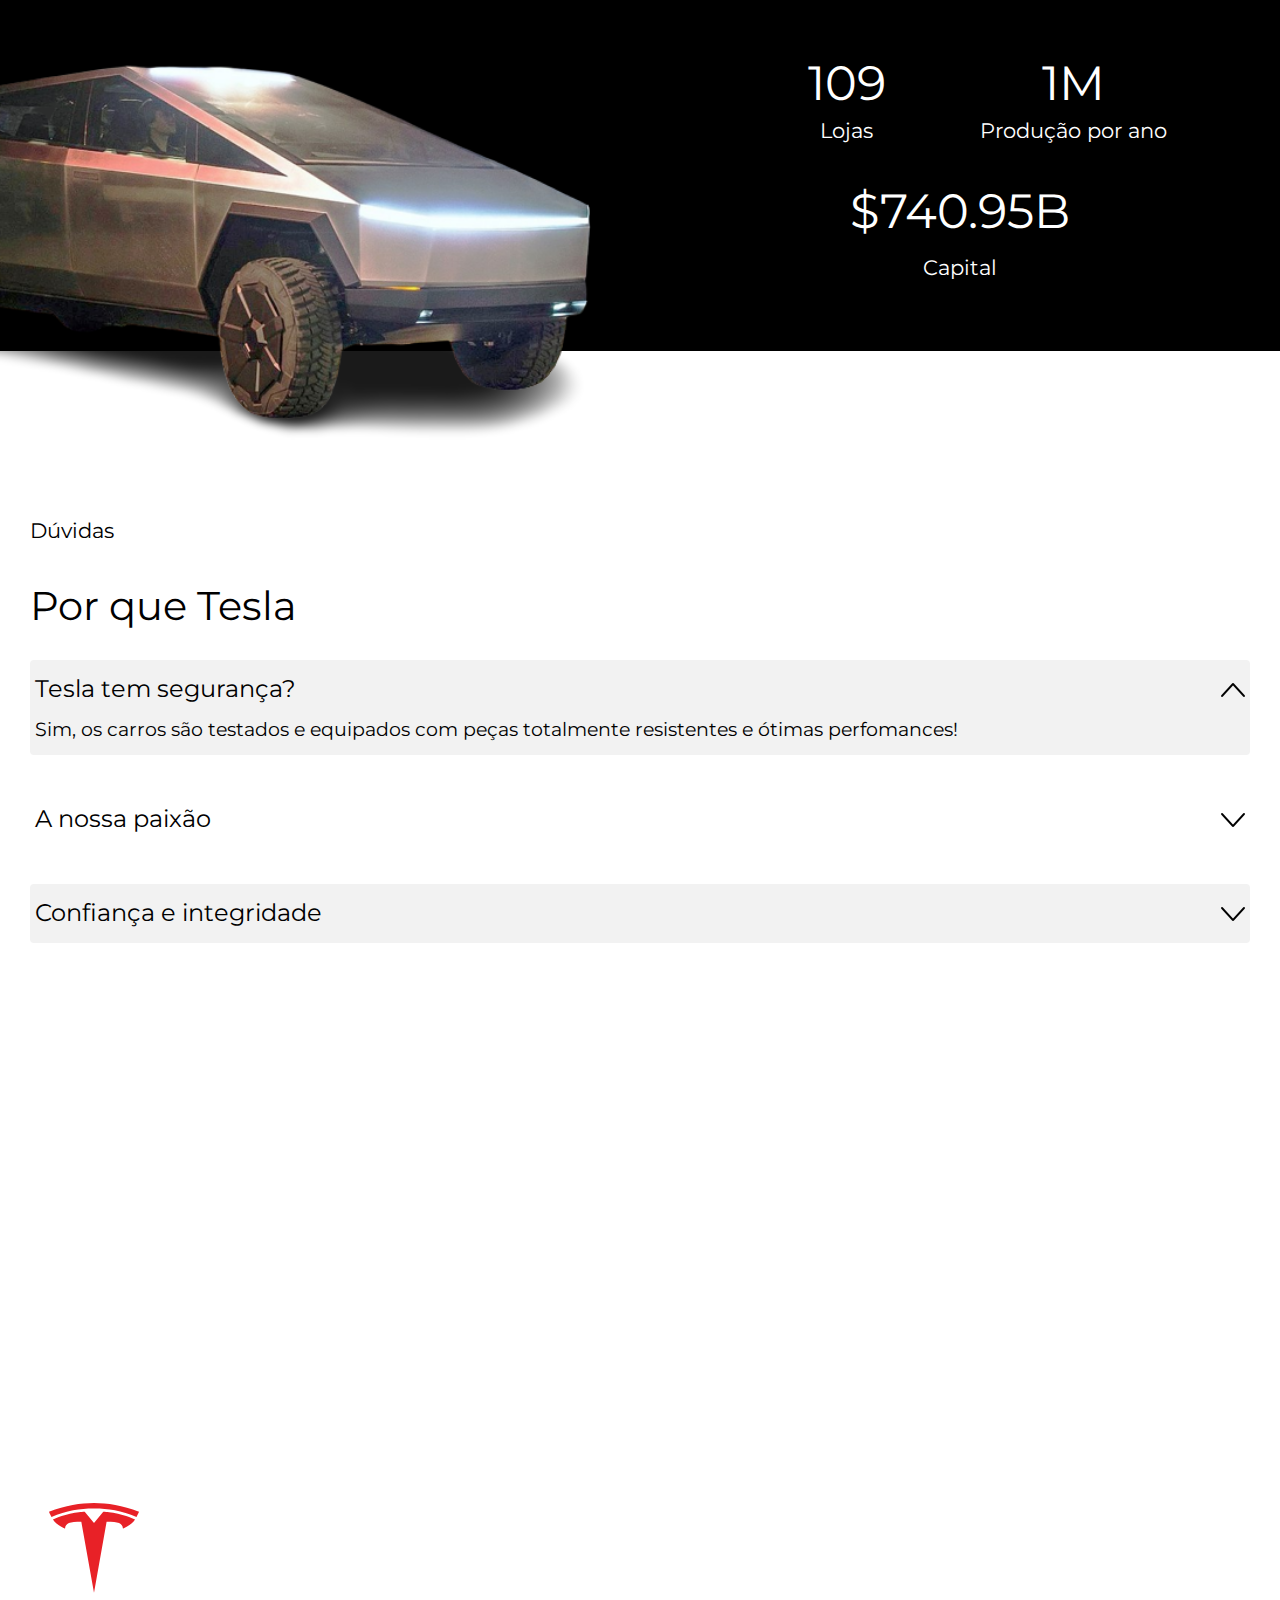
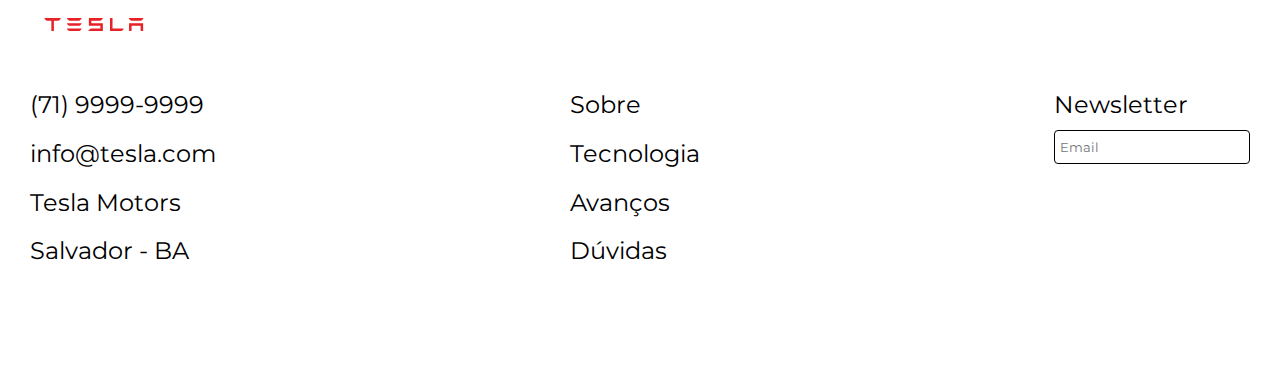
==== commit f5890408: "Melhorando design da página sobre" ====
--- a/index.html
+++ b/index.html
@@ -69,7 +69,7 @@
           <h1 class="font-M">A forma como nossos carros mudaram o mundo</h1>
           <p class="font-p">Já parou para pensar em como nosso mundo evoluiu?
             A Tesla vem para provar que somos a maior evolução
-            tecnologica já vista nos século. Conheça como mudamos
+            tecnologica já vista no século. Conheça como mudamos
             e mudaremos o mundo.</p>
         </div>
         <picture>
--- a/style.css
+++ b/style.css
@@ -6,6 +6,9 @@
 @import "./css/duvidas.css";
 @import "./css/footer.css";
 
+@import "./css/sobre/sobre.css";
+@import "./css/sobre/vantagens.css";
+
 @import "./css/componentes/tipografia.css";
 @import "./css/componentes/elementos.css";
 @import "./css/componentes/cores.css";
@@ -13,6 +16,3 @@
 @import "./css/componentes/animacoes/scroll.css";
 @import "./css/componentes/animacoes/accordion-list.css";
 @import "./css/componentes/animacoes/sidebar.css";
-
-@import "./css/sobre/sobre.css";
-@import "./css/sobre/vantagens.css";
